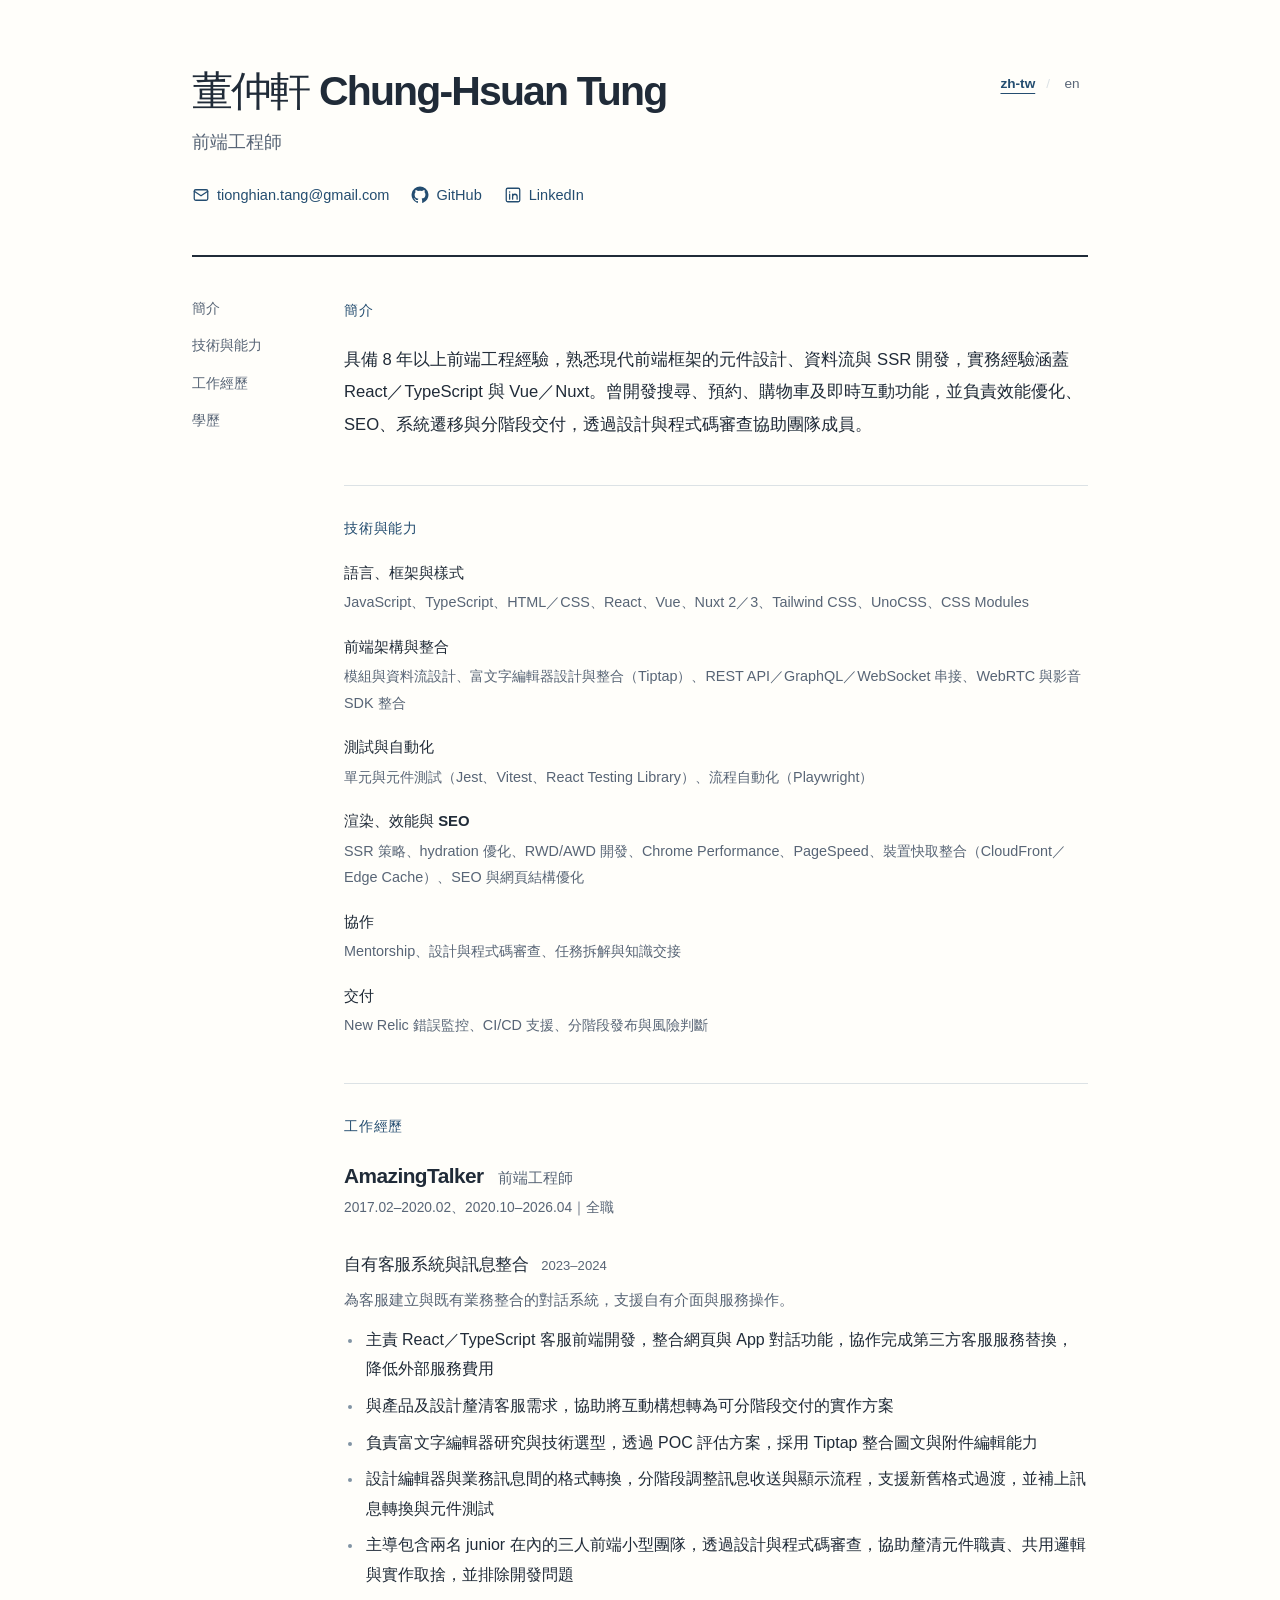
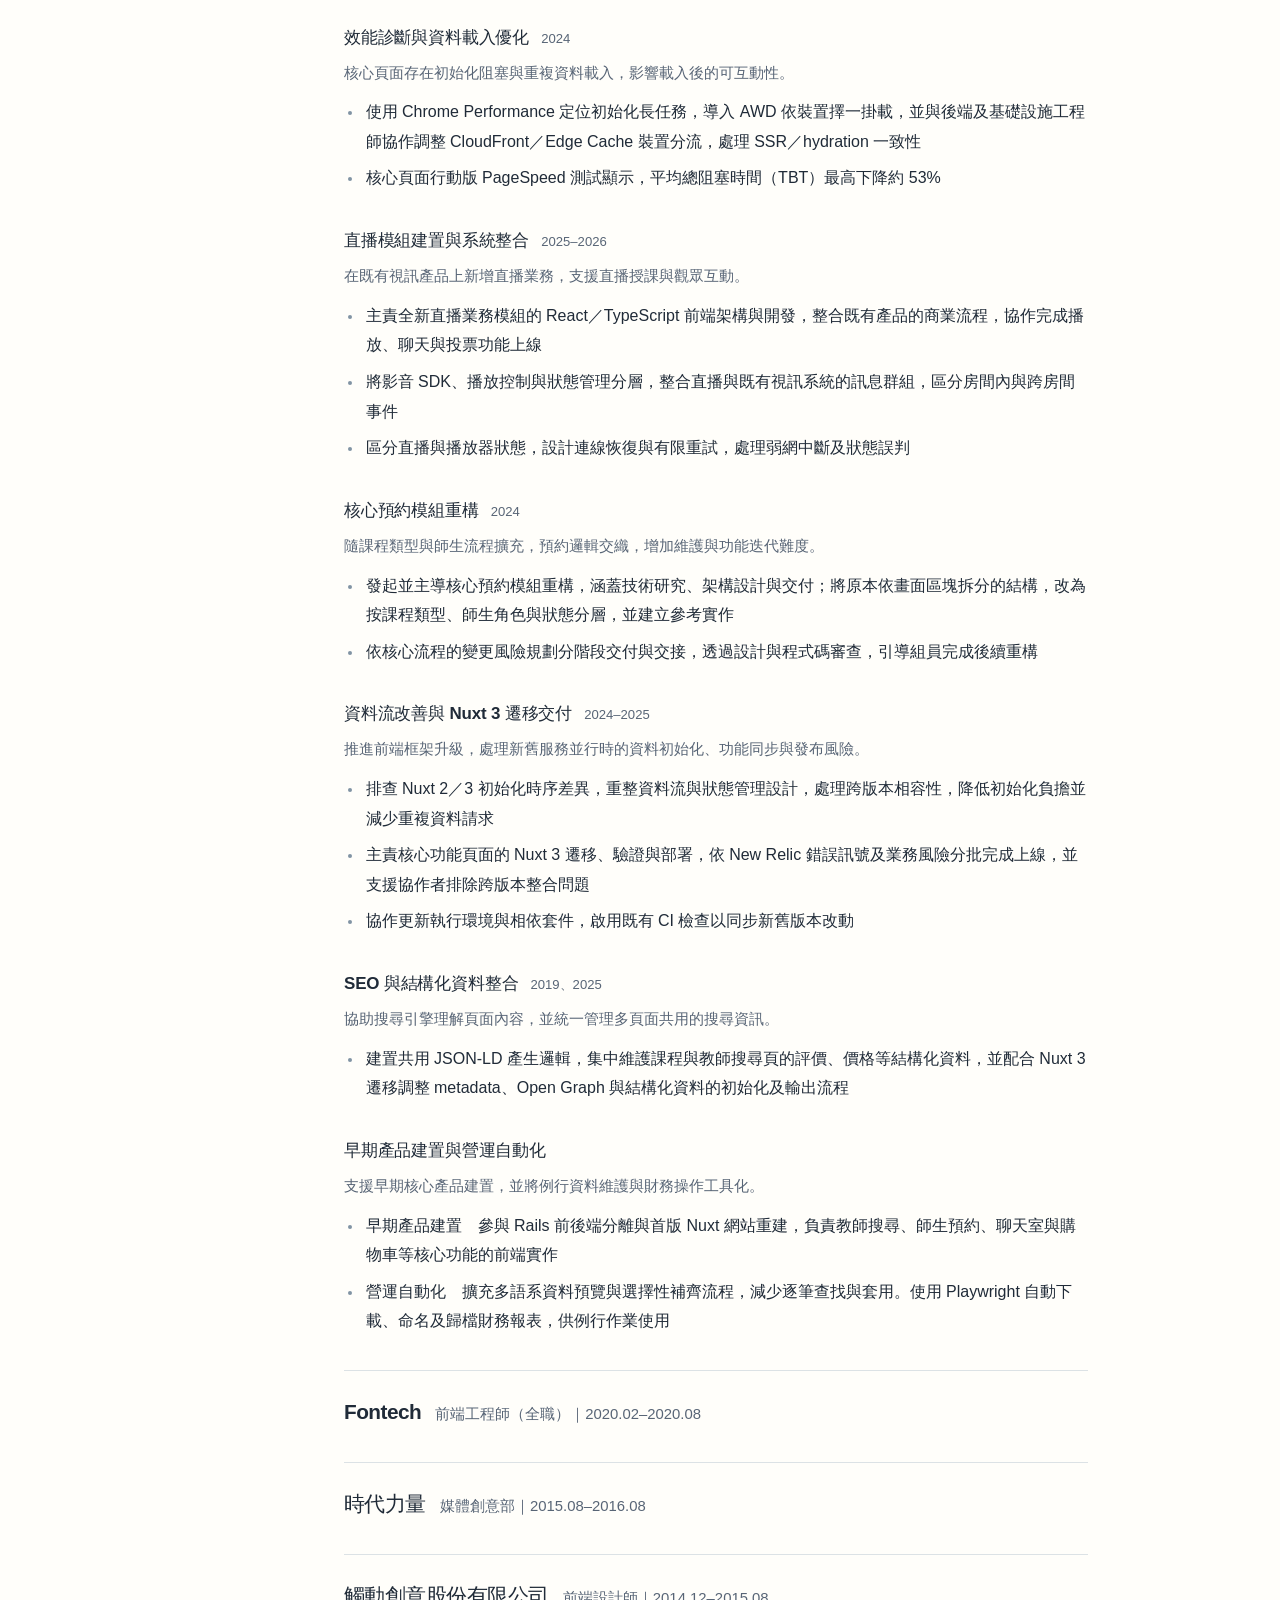
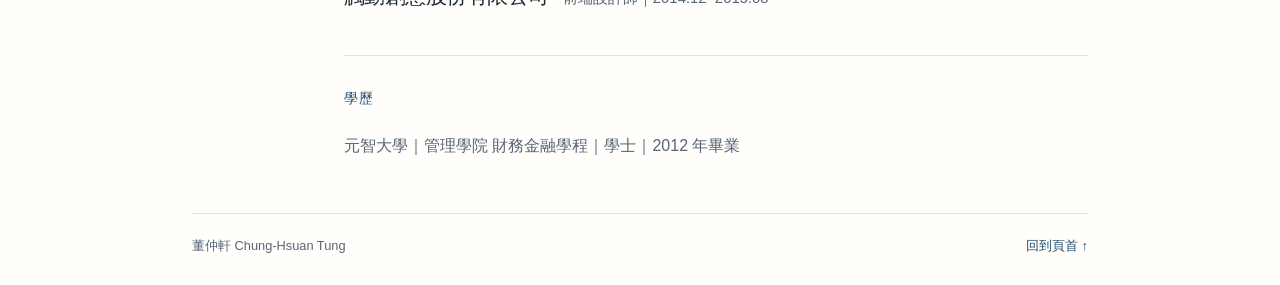
==== docs/index.html @ 6e371416 "Use Chinese name for New Power Party in Chinese CV" ====
<!doctype html>
<html lang="zh-TW">
<head>
  <meta charset="utf-8">
  <meta name="viewport" content="width=device-width, initial-scale=1">
  <title>董仲軒 Chung-Hsuan Tung — 前端工程師</title>
  <meta name="description" content="具備 8 年以上前端工程經驗，熟悉現代前端框架的元件設計、資料流與 SSR 開發，實務經驗涵蓋 React／TypeScript 與 Vue／Nuxt。曾開發搜尋、預約、購物車及即時互動功能，並負責效能優化、SEO、系統遷移與分階段交付，透過設計與程式碼審查協助團隊成員。">
  <meta name="color-scheme" content="light">
  <meta property="og:type" content="profile">
  <meta property="og:title" content="董仲軒 Chung-Hsuan Tung — 前端工程師">
  <meta property="og:description" content="具備 8 年以上前端工程經驗，熟悉現代前端框架的元件設計、資料流與 SSR 開發，實務經驗涵蓋 React／TypeScript 與 Vue／Nuxt。曾開發搜尋、預約、購物車及即時互動功能，並負責效能優化、SEO、系統遷移與分階段交付，透過設計與程式碼審查協助團隊成員。">
  <meta property="og:url" content="https://dongcx.github.io/cv/">
  <link rel="canonical" href="https://dongcx.github.io/cv/">
  <link rel="alternate" hreflang="zh-TW" href="https://dongcx.github.io/cv/">
  <link rel="alternate" hreflang="en" href="https://dongcx.github.io/cv/en/">
  <link rel="alternate" hreflang="x-default" href="https://dongcx.github.io/cv/">
  <link rel="icon" href="./assets/favicon.svg" type="image/svg+xml">
  <link rel="stylesheet" href="./assets/site.css">
</head>
<body id="top">
  <a class="skip-link" href="#main">跳至主要內容</a>
  <div class="page">
    <header class="masthead">
      <nav class="language-switch" aria-label="Language"><a href="./" lang="zh-TW" hreflang="zh-TW" aria-current="page">zh-tw</a><span aria-hidden="true" class="language-divider">/</span><a href="./en/" lang="en" hreflang="en">en</a></nav>
      <div class="identity"><h1>董仲軒 Chung-Hsuan Tung</h1><p class="role">前端工程師</p><div class="contacts"><a href="mailto:tionghian.tang@gmail.com"><svg viewBox="0 0 24 24" fill="none" stroke="currentColor" stroke-width="1.7" stroke-linecap="round" stroke-linejoin="round" aria-hidden="true" focusable="false"><rect x="3" y="5" width="18" height="14" rx="2"/><path d="m3 7 9 6 9-6"/></svg><span>tionghian.tang@gmail.com</span></a><a href="https://github.com/DongCX"><svg viewBox="0 0 24 24" fill="none" stroke="currentColor" stroke-width="1.7" stroke-linecap="round" stroke-linejoin="round" aria-hidden="true" focusable="false"><path fill="currentColor" stroke="none" d="M12 .75a11.25 11.25 0 0 0-3.56 21.92c.56.1.77-.24.77-.54v-2.1c-3.13.68-3.8-1.33-3.8-1.33-.51-1.3-1.25-1.65-1.25-1.65-1.02-.7.08-.68.08-.68 1.13.08 1.73 1.16 1.73 1.16 1 1.72 2.64 1.22 3.29.93.1-.73.39-1.22.72-1.5-2.5-.29-5.13-1.25-5.13-5.56 0-1.23.44-2.23 1.16-3.02-.12-.28-.5-1.43.11-2.98 0 0 .95-.3 3.1 1.15a10.8 10.8 0 0 1 5.64 0c2.15-1.46 3.1-1.15 3.1-1.15.61 1.55.23 2.7.11 2.98.72.79 1.16 1.79 1.16 3.02 0 4.32-2.64 5.27-5.15 5.55.4.35.76 1.04.76 2.1v3.08c0 .3.2.65.77.54A11.25 11.25 0 0 0 12 .75Z"/></svg><span>GitHub</span></a><a href="https://www.linkedin.com/in/%E4%BB%B2%E8%BB%92-%E8%91%A3-74904a131"><svg viewBox="0 0 24 24" fill="none" stroke="currentColor" stroke-width="1.7" stroke-linecap="round" stroke-linejoin="round" aria-hidden="true" focusable="false"><rect x="3" y="3" width="18" height="18" rx="2"/><circle cx="7.5" cy="8" r="1" fill="currentColor" stroke="none"/><path d="M7.5 11v6.5M11.5 11v6.5M11.5 14a3 3 0 0 1 6 0v3.5"/></svg><span>LinkedIn</span></a></div></div>
    </header>
    <div class="layout">
      <aside class="sidebar"><nav aria-label="段落導覽"><a href="#profile">簡介</a><a href="#skills">技術與能力</a><a href="#experience">工作經歷</a><a href="#education">學歷</a></nav></aside>
      <main id="main"><section id="profile" class="resume-section" aria-labelledby="profile-title"><h2 id="profile-title">簡介</h2><p>具備 8 年以上前端工程經驗，熟悉現代前端框架的元件設計、資料流與 SSR 開發，實務經驗涵蓋 React／TypeScript 與 Vue／Nuxt。曾開發搜尋、預約、購物車及即時互動功能，並負責效能優化、SEO、系統遷移與分階段交付，透過設計與程式碼審查協助團隊成員。</p></section><section id="skills" class="resume-section" aria-labelledby="skills-title"><h2 id="skills-title">技術與能力</h2><dl class="skills-grid"><div><dt>語言、框架與樣式</dt><dd>JavaScript、TypeScript、HTML／CSS、React、Vue、Nuxt 2／3、Tailwind CSS、UnoCSS、CSS Modules</dd></div>
<div><dt>前端架構與整合</dt><dd>模組與資料流設計、富文字編輯器設計與整合（Tiptap）、REST API／GraphQL／WebSocket 串接、WebRTC 與影音 SDK 整合</dd></div>
<div><dt>測試與自動化</dt><dd>單元與元件測試（Jest、Vitest、React Testing Library）、流程自動化（Playwright）</dd></div>
<div><dt>渲染、效能與 SEO</dt><dd>SSR 策略、hydration 優化、RWD/AWD 開發、Chrome Performance、PageSpeed、裝置快取整合（CloudFront／Edge Cache）、SEO 與網頁結構優化</dd></div>
<div><dt>協作</dt><dd>Mentorship、設計與程式碼審查、任務拆解與知識交接</dd></div>
<div><dt>交付</dt><dd>New Relic 錯誤監控、CI/CD 支援、分階段發布與風險判斷</dd></div></dl></section><section id="experience" class="resume-section" aria-labelledby="experience-title"><h2 id="experience-title">工作經歷</h2><article class="job"><header class="job-header"><h3>AmazingTalker</h3><p>前端工程師</p></header>
<p class="job-dates">2017.02–2020.02、2020.10–2026.04｜全職</p>
<section class="project" aria-labelledby="project-1"><h4 id="project-1">自有客服系統與訊息整合<span class="project-date">2023–2024</span></h4>
<p class="project-purpose">為客服建立與既有業務整合的對話系統，支援自有介面與服務操作。</p>
<ul>
<li>主責 React／TypeScript 客服前端開發，整合網頁與 App 對話功能，協作完成第三方客服服務替換，降低外部服務費用</li>
<li>與產品及設計釐清客服需求，協助將互動構想轉為可分階段交付的實作方案</li>
<li>負責富文字編輯器研究與技術選型，透過 POC 評估方案，採用 Tiptap 整合圖文與附件編輯能力</li>
<li>設計編輯器與業務訊息間的格式轉換，分階段調整訊息收送與顯示流程，支援新舊格式過渡，並補上訊息轉換與元件測試</li>
<li>主導包含兩名 junior 在內的三人前端小型團隊，透過設計與程式碼審查，協助釐清元件職責、共用邏輯與實作取捨，並排除開發問題</li>
</ul>
</section>
<section class="project" aria-labelledby="project-2"><h4 id="project-2">效能診斷與資料載入優化<span class="project-date">2024</span></h4>
<p class="project-purpose">核心頁面存在初始化阻塞與重複資料載入，影響載入後的可互動性。</p>
<ul>
<li>使用 Chrome Performance 定位初始化長任務，導入 AWD 依裝置擇一掛載，並與後端及基礎設施工程師協作調整 CloudFront／Edge Cache 裝置分流，處理 SSR／hydration 一致性</li>
<li>核心頁面行動版 PageSpeed 測試顯示，平均總阻塞時間（TBT）最高下降約 53%</li>
</ul>
</section>
<section class="project" aria-labelledby="project-3"><h4 id="project-3">直播模組建置與系統整合<span class="project-date">2025–2026</span></h4>
<p class="project-purpose">在既有視訊產品上新增直播業務，支援直播授課與觀眾互動。</p>
<ul>
<li>主責全新直播業務模組的 React／TypeScript 前端架構與開發，整合既有產品的商業流程，協作完成播放、聊天與投票功能上線</li>
<li>將影音 SDK、播放控制與狀態管理分層，整合直播與既有視訊系統的訊息群組，區分房間內與跨房間事件</li>
<li>區分直播與播放器狀態，設計連線恢復與有限重試，處理弱網中斷及狀態誤判</li>
</ul>
</section>
<section class="project" aria-labelledby="project-4"><h4 id="project-4">核心預約模組重構<span class="project-date">2024</span></h4>
<p class="project-purpose">隨課程類型與師生流程擴充，預約邏輯交織，增加維護與功能迭代難度。</p>
<ul>
<li>發起並主導核心預約模組重構，涵蓋技術研究、架構設計與交付；將原本依畫面區塊拆分的結構，改為按課程類型、師生角色與狀態分層，並建立參考實作</li>
<li>依核心流程的變更風險規劃分階段交付與交接，透過設計與程式碼審查，引導組員完成後續重構</li>
</ul>
</section>
<section class="project" aria-labelledby="project-5"><h4 id="project-5">資料流改善與 Nuxt 3 遷移交付<span class="project-date">2024–2025</span></h4>
<p class="project-purpose">推進前端框架升級，處理新舊服務並行時的資料初始化、功能同步與發布風險。</p>
<ul>
<li>排查 Nuxt 2／3 初始化時序差異，重整資料流與狀態管理設計，處理跨版本相容性，降低初始化負擔並減少重複資料請求</li>
<li>主責核心功能頁面的 Nuxt 3 遷移、驗證與部署，依 New Relic 錯誤訊號及業務風險分批完成上線，並支援協作者排除跨版本整合問題</li>
<li>協作更新執行環境與相依套件，啟用既有 CI 檢查以同步新舊版本改動</li>
</ul>
</section>
<section class="project" aria-labelledby="project-6"><h4 id="project-6">SEO 與結構化資料整合<span class="project-date">2019、2025</span></h4>
<p class="project-purpose">協助搜尋引擎理解頁面內容，並統一管理多頁面共用的搜尋資訊。</p>
<ul>
<li>建置共用 JSON-LD 產生邏輯，集中維護課程與教師搜尋頁的評價、價格等結構化資料，並配合 Nuxt 3 遷移調整 metadata、Open Graph 與結構化資料的初始化及輸出流程</li>
</ul>
</section>
<section class="project" aria-labelledby="project-7"><h4 id="project-7">早期產品建置與營運自動化</h4>
<p class="project-purpose">支援早期核心產品建置，並將例行資料維護與財務操作工具化。</p>
<ul>
<li><strong>早期產品建置</strong>　參與 Rails 前後端分離與首版 Nuxt 網站重建，負責教師搜尋、師生預約、聊天室與購物車等核心功能的前端實作</li>
<li><strong>營運自動化</strong>　擴充多語系資料預覽與選擇性補齊流程，減少逐筆查找與套用。使用 Playwright 自動下載、命名及歸檔財務報表，供例行作業使用</li>
</ul>
</section>
</article>
<article class="job"><header class="job-header"><h3>Fontech</h3><p>前端工程師（全職）｜2020.02–2020.08</p></header>
</article>
<article class="job"><header class="job-header"><h3>時代力量</h3><p>媒體創意部｜2015.08–2016.08</p></header>
</article>
<article class="job"><header class="job-header"><h3>觸動創意股份有限公司</h3><p>前端設計師｜2014.12–2015.08</p></header>
</article></section><section id="education" class="resume-section" aria-labelledby="education-title"><h2 id="education-title">學歷</h2><p>元智大學｜管理學院 財務金融學程｜學士｜2012 年畢業</p></section></main>
    </div>
    <footer><span>董仲軒 Chung-Hsuan Tung</span><a href="#top">回到頁首<span aria-hidden="true"> ↑</span></a></footer>
  </div>
</body>
</html>
---- docs/assets/site.css ----
:root {
  --paper: #fffefa;
  --ink: #202b38;
  --muted: #586576;
  --accent: #244d70;
  --line: #dce2e5;
  --wash: #edf2f5;
  font-family: -apple-system, BlinkMacSystemFont, "Segoe UI", "Noto Sans TC", "PingFang TC", "Microsoft JhengHei", sans-serif;
  color: var(--ink);
  background: var(--paper);
  font-synthesis: none;
  -webkit-text-size-adjust: 100%;
  text-rendering: optimizeLegibility;
}

* { box-sizing: border-box; }
html { scroll-behavior: smooth; scroll-padding-top: 2rem; }
body { margin: 0; font-size: 1rem; line-height: 1.8; }
a { color: var(--accent); text-decoration-thickness: 1px; text-underline-offset: .22em; }
a:hover { text-decoration: underline; }
a:focus-visible { outline: 2px solid var(--accent); outline-offset: 5px; border-radius: 2px; }
p, ul, dl { margin: 0; }
.page { max-width: 960px; margin: 0 auto; padding: 64px 32px 28px; }
.masthead { display: grid; grid-template-columns: minmax(0, 1fr) auto; align-items: start; gap: 24px 32px; padding-bottom: 40px; border-bottom: 2px solid var(--ink); }
.identity { grid-column: 1; grid-row: 1; }
h1 { margin: 0; font-size: clamp(1.85rem, 3.2vw, 2.65rem); line-height: 1.35; letter-spacing: -.045em; font-weight: 650; }
.role { font-size: 1.1rem; margin-top: 8px; color: var(--muted); }
.contacts { display: flex; flex-wrap: wrap; gap: 4px 22px; margin-top: 16px; font-size: .91rem; }
.contacts a { display: inline-flex; align-items: center; gap: 7px; min-height: 40px; text-decoration: none; }
.contacts svg { width: 18px; height: 18px; flex: none; }
.contacts a:hover { text-decoration: underline; }
.language-switch { grid-column: 2; grid-row: 1; justify-self: end; display: flex; align-items: center; gap: 6px; font-size: .85rem; white-space: nowrap; }
.language-switch a { display: inline-flex; align-items: center; justify-content: center; min-width: 32px; min-height: 40px; padding: 2px 5px; color: var(--muted); text-decoration: none; }
.language-switch a[aria-current] { color: var(--accent); font-weight: 700; text-decoration: underline; text-underline-offset: .4em; }
.language-switch a:hover { color: var(--accent); text-decoration: underline; }
.language-divider { color: var(--line); }
.layout { display: grid; grid-template-columns: 124px minmax(0, 1fr); column-gap: 28px; padding-top: 42px; }
.sidebar nav { position: sticky; top: 24px; display: flex; flex-direction: column; align-items: flex-start; gap: 17px; font-size: .85rem; line-height: 1.5; }
.sidebar a { color: var(--muted); text-decoration: none; max-width: 100%; }
.sidebar a:hover { color: var(--accent); text-decoration: underline; }
main { min-width: 0; }
.resume-section + .resume-section { margin-top: 44px; padding-top: 31px; border-top: 1px solid var(--line); }
h2 { margin: 0 0 20px; font-size: .86rem; font-weight: 700; letter-spacing: .06em; text-transform: uppercase; color: var(--accent); }
#profile p { font-size: 1.04rem; line-height: 1.95; }
.skills-grid { display: grid; grid-template-columns: 1fr; gap: 20px; }
.skills-grid dt { font-size: .93rem; font-weight: 650; line-height: 1.5; margin-bottom: 5px; }
.skills-grid dd { margin: 0; font-size: .9rem; line-height: 1.85; color: var(--muted); }
.job-header { display: flex; align-items: baseline; flex-wrap: wrap; gap: 3px 14px; }
.job-header h3 { font-size: 1.3rem; letter-spacing: -.025em; line-height: 1.5; margin: 0; font-weight: 650; }
.job-header p { color: var(--muted); font-size: .93rem; }
.job-dates { color: var(--muted); font-size: .86rem; margin-top: 5px; }
.project { margin-top: 30px; }
.project + .project { margin-top: 34px; }
h4 { margin: 0 0 8px; font-size: 1.06rem; font-weight: 650; letter-spacing: -.01em; line-height: 1.65; }
.project-date { display: inline-block; font-size: .82rem; font-weight: 400; letter-spacing: 0; white-space: nowrap; color: var(--muted); margin-left: 12px; }
.project-purpose { color: var(--muted); font-size: .93rem; line-height: 1.8; margin-bottom: 11px; }
.project ul { padding-left: 1.2em; }
.project li { padding-left: .15em; line-height: 1.85; }
.project li + li { margin-top: 7px; }
.project li::marker { color: #8194a3; font-size: .8em; }
strong { font-weight: 650; }
.job + .job { border-top: 1px solid var(--line); margin-top: 34px; padding-top: 25px; }
#education p { color: var(--muted); }
footer { display: flex; justify-content: space-between; gap: 20px; border-top: 1px solid var(--line); margin-top: 52px; padding-top: 20px; color: var(--muted); font-size: .8rem; }
footer a { text-decoration: none; }
.skip-link { position: absolute; top: -100px; left: 20px; padding: 8px 16px; background: var(--ink); color: white; z-index: 2; }
.skip-link:focus { top: 12px; }

@media (max-width: 900px) {
  html { scroll-padding-top: 96px; }
  .page { padding: 40px 32px 24px; }
  .layout { grid-template-columns: 1fr; padding-top: 0; }
  .sidebar { position: sticky; top: 0; z-index: 1; background: var(--paper); padding: 18px 0; margin-bottom: 32px; border-bottom: 1px solid var(--line); }
  .sidebar nav { position: static; flex-direction: row; flex-wrap: wrap; gap: 10px 24px; }
  .sidebar a { max-width: none; }
}

@media (max-width: 560px) {
  .page { padding: 24px 22px; }
  .masthead { grid-template-columns: 1fr; gap: 14px; padding-bottom: 26px; }
  .language-switch { grid-column: 1; grid-row: 1; }
  .identity { grid-row: 2; }
  h1 { font-size: 1.9rem; }
  .role { font-size: 1rem; }
  .contacts { gap: 3px 20px; margin-top: 12px; }
  .contacts a[href^="mailto:"] { flex-basis: 100%; }
  .sidebar { margin-bottom: 28px; }
  .sidebar nav { font-size: .78rem; gap: 12px 18px; }
  .skills-grid { grid-template-columns: 1fr; gap: 18px; }
  .resume-section + .resume-section { margin-top: 34px; padding-top: 26px; }
  h2 { margin-bottom: 17px; }
  .project + .project { margin-top: 29px; }
  .project li { line-height: 1.85; }
  .project-date { margin-left: 9px; }
  footer { margin-top: 36px; }
}

@media (prefers-reduced-motion: reduce) {
  html { scroll-behavior: auto; }
}

@media print {
  :root { background: white; color: black; }
  .page { max-width: none; padding: 0; }
  .language-switch, .sidebar, .skip-link, footer { display: none; }
  .layout { display: block; padding-top: 24px; }
  .masthead { padding-bottom: 20px; }
  body { font-size: 10pt; }
  h1 { font-size: 22pt; }
  h2, h3, h4, .project-purpose { break-after: avoid; }
  li { break-inside: avoid; }
  a { color: inherit; }
}
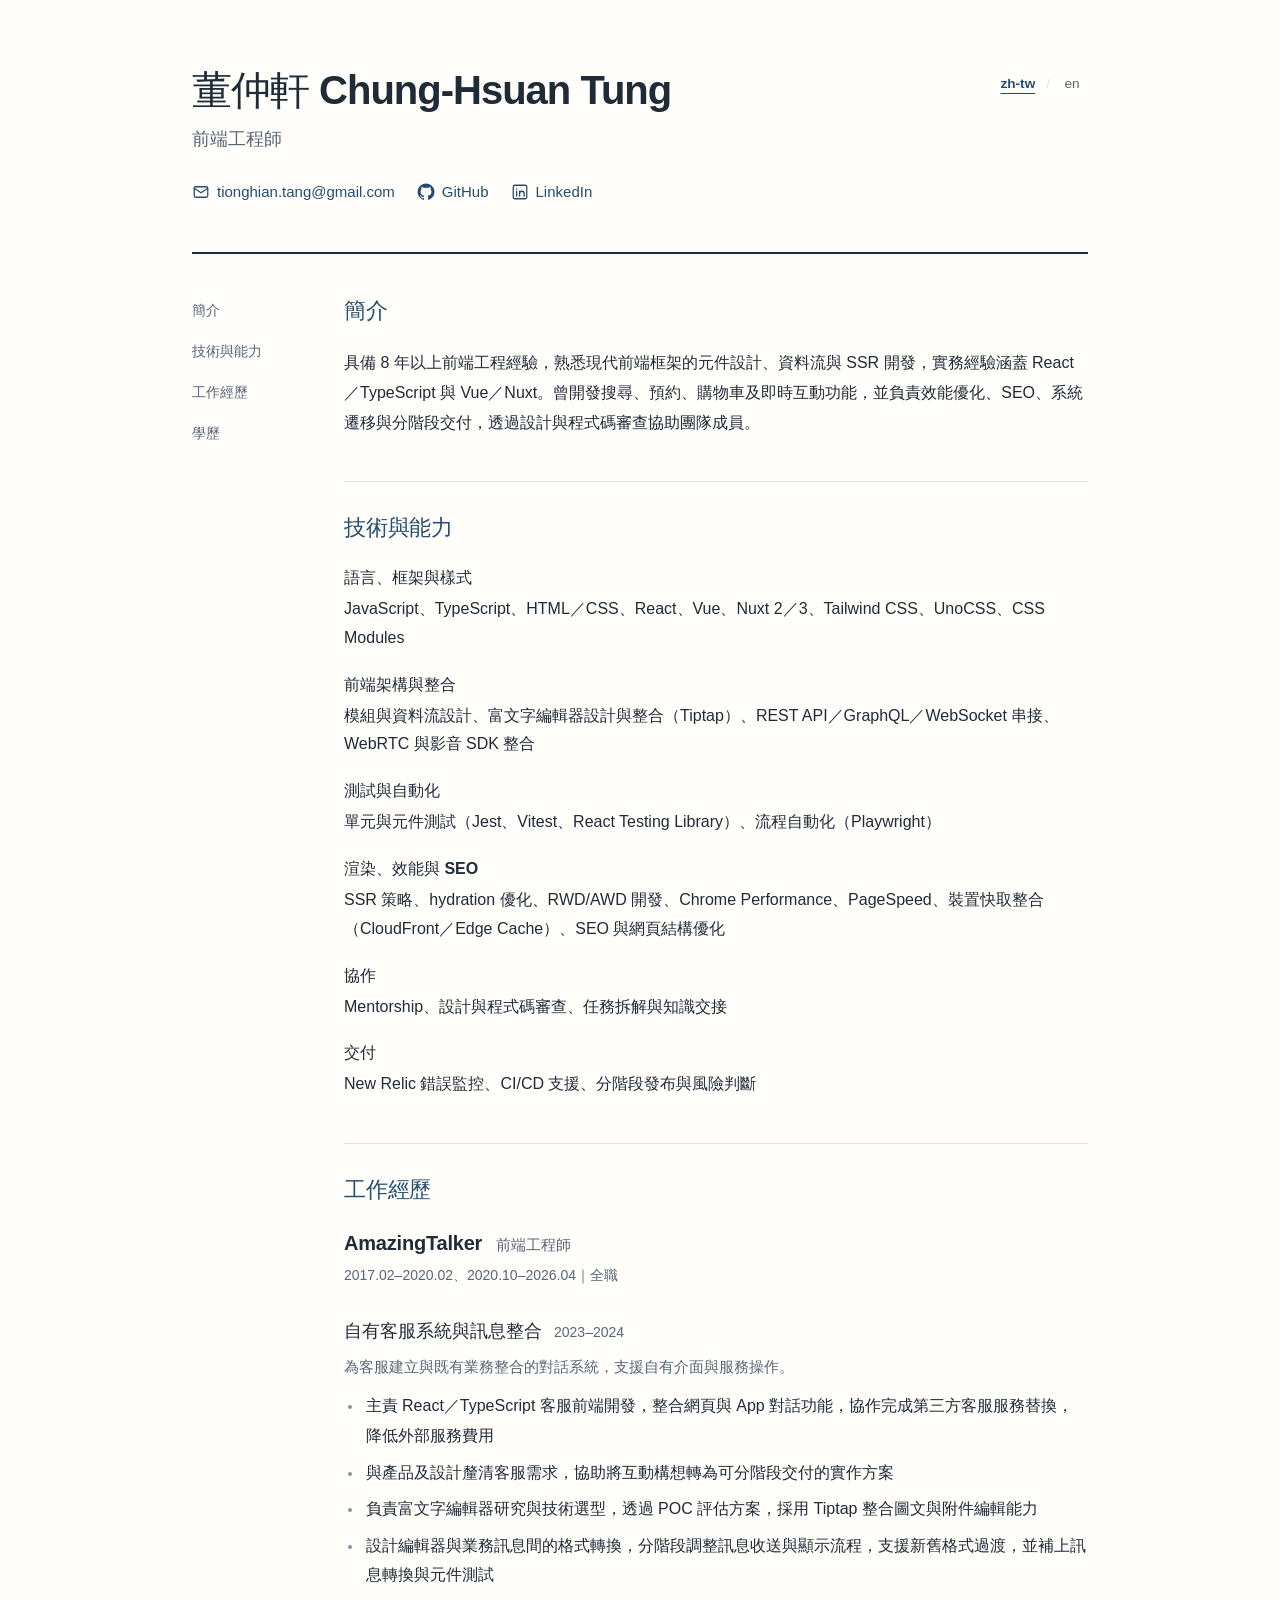
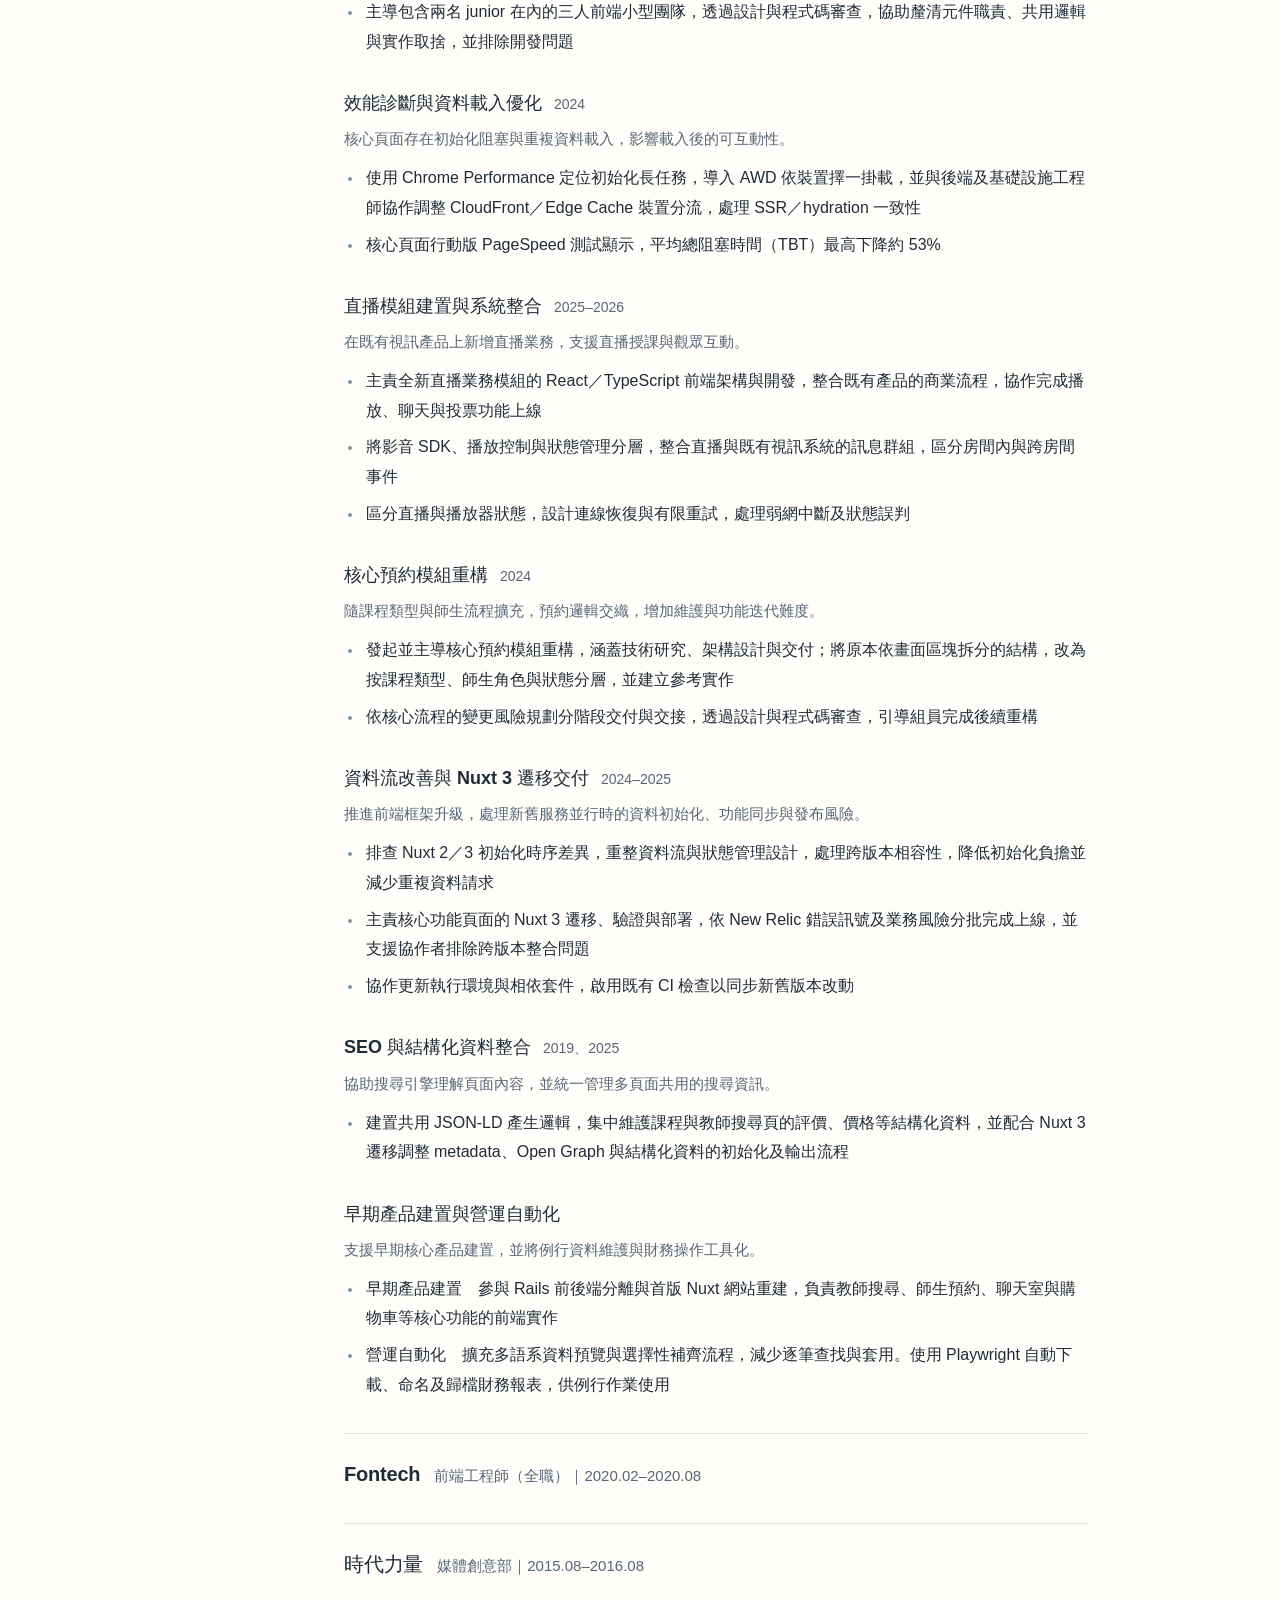
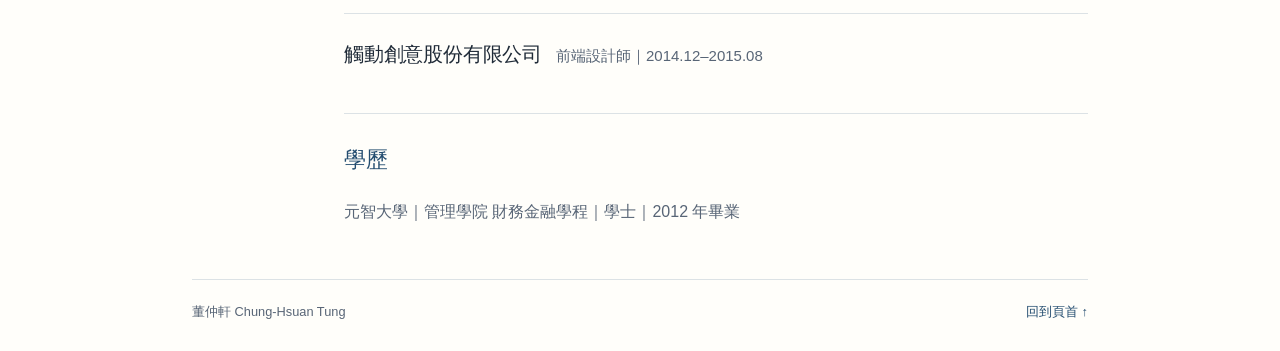
==== commit 1e6c9443: "Improve semantic HTML and resume typography" ====
--- a/docs/index.html
+++ b/docs/index.html
@@ -21,19 +21,19 @@
   <a class="skip-link" href="#main">跳至主要內容</a>
   <div class="page">
     <header class="masthead">
-      <nav class="language-switch" aria-label="Language"><a href="./" lang="zh-TW" hreflang="zh-TW" aria-current="page">zh-tw</a><span aria-hidden="true" class="language-divider">/</span><a href="./en/" lang="en" hreflang="en">en</a></nav>
-      <div class="identity"><h1>董仲軒 Chung-Hsuan Tung</h1><p class="role">前端工程師</p><div class="contacts"><a href="mailto:tionghian.tang@gmail.com"><svg viewBox="0 0 24 24" fill="none" stroke="currentColor" stroke-width="1.7" stroke-linecap="round" stroke-linejoin="round" aria-hidden="true" focusable="false"><rect x="3" y="5" width="18" height="14" rx="2"/><path d="m3 7 9 6 9-6"/></svg><span>tionghian.tang@gmail.com</span></a><a href="https://github.com/DongCX"><svg viewBox="0 0 24 24" fill="none" stroke="currentColor" stroke-width="1.7" stroke-linecap="round" stroke-linejoin="round" aria-hidden="true" focusable="false"><path fill="currentColor" stroke="none" d="M12 .75a11.25 11.25 0 0 0-3.56 21.92c.56.1.77-.24.77-.54v-2.1c-3.13.68-3.8-1.33-3.8-1.33-.51-1.3-1.25-1.65-1.25-1.65-1.02-.7.08-.68.08-.68 1.13.08 1.73 1.16 1.73 1.16 1 1.72 2.64 1.22 3.29.93.1-.73.39-1.22.72-1.5-2.5-.29-5.13-1.25-5.13-5.56 0-1.23.44-2.23 1.16-3.02-.12-.28-.5-1.43.11-2.98 0 0 .95-.3 3.1 1.15a10.8 10.8 0 0 1 5.64 0c2.15-1.46 3.1-1.15 3.1-1.15.61 1.55.23 2.7.11 2.98.72.79 1.16 1.79 1.16 3.02 0 4.32-2.64 5.27-5.15 5.55.4.35.76 1.04.76 2.1v3.08c0 .3.2.65.77.54A11.25 11.25 0 0 0 12 .75Z"/></svg><span>GitHub</span></a><a href="https://www.linkedin.com/in/%E4%BB%B2%E8%BB%92-%E8%91%A3-74904a131"><svg viewBox="0 0 24 24" fill="none" stroke="currentColor" stroke-width="1.7" stroke-linecap="round" stroke-linejoin="round" aria-hidden="true" focusable="false"><rect x="3" y="3" width="18" height="18" rx="2"/><circle cx="7.5" cy="8" r="1" fill="currentColor" stroke="none"/><path d="M7.5 11v6.5M11.5 11v6.5M11.5 14a3 3 0 0 1 6 0v3.5"/></svg><span>LinkedIn</span></a></div></div>
+      <nav class="language-switch" aria-label="語言切換"><a href="./" lang="zh-TW" hreflang="zh-TW" aria-current="page">zh-tw</a><span aria-hidden="true" class="language-divider">/</span><a href="./en/" lang="en" hreflang="en">en</a></nav>
+      <div class="identity"><h1 id="resume-name">董仲軒 Chung-Hsuan Tung</h1><p class="role">前端工程師</p><address class="contacts" aria-labelledby="resume-name"><a href="mailto:tionghian.tang@gmail.com"><svg viewBox="0 0 24 24" fill="none" stroke="currentColor" stroke-width="1.7" stroke-linecap="round" stroke-linejoin="round" aria-hidden="true" focusable="false"><rect x="3" y="5" width="18" height="14" rx="2"/><path d="m3 7 9 6 9-6"/></svg><span>tionghian.tang@gmail.com</span></a><a href="https://github.com/DongCX"><svg viewBox="0 0 24 24" fill="none" stroke="currentColor" stroke-width="1.7" stroke-linecap="round" stroke-linejoin="round" aria-hidden="true" focusable="false"><path fill="currentColor" stroke="none" d="M12 .75a11.25 11.25 0 0 0-3.56 21.92c.56.1.77-.24.77-.54v-2.1c-3.13.68-3.8-1.33-3.8-1.33-.51-1.3-1.25-1.65-1.25-1.65-1.02-.7.08-.68.08-.68 1.13.08 1.73 1.16 1.73 1.16 1 1.72 2.64 1.22 3.29.93.1-.73.39-1.22.72-1.5-2.5-.29-5.13-1.25-5.13-5.56 0-1.23.44-2.23 1.16-3.02-.12-.28-.5-1.43.11-2.98 0 0 .95-.3 3.1 1.15a10.8 10.8 0 0 1 5.64 0c2.15-1.46 3.1-1.15 3.1-1.15.61 1.55.23 2.7.11 2.98.72.79 1.16 1.79 1.16 3.02 0 4.32-2.64 5.27-5.15 5.55.4.35.76 1.04.76 2.1v3.08c0 .3.2.65.77.54A11.25 11.25 0 0 0 12 .75Z"/></svg><span>GitHub</span></a><a href="https://www.linkedin.com/in/%E4%BB%B2%E8%BB%92-%E8%91%A3-74904a131"><svg viewBox="0 0 24 24" fill="none" stroke="currentColor" stroke-width="1.7" stroke-linecap="round" stroke-linejoin="round" aria-hidden="true" focusable="false"><rect x="3" y="3" width="18" height="18" rx="2"/><circle cx="7.5" cy="8" r="1" fill="currentColor" stroke="none"/><path d="M7.5 11v6.5M11.5 11v6.5M11.5 14a3 3 0 0 1 6 0v3.5"/></svg><span>LinkedIn</span></a></address></div>
     </header>
     <div class="layout">
-      <aside class="sidebar"><nav aria-label="段落導覽"><a href="#profile">簡介</a><a href="#skills">技術與能力</a><a href="#experience">工作經歷</a><a href="#education">學歷</a></nav></aside>
-      <main id="main"><section id="profile" class="resume-section" aria-labelledby="profile-title"><h2 id="profile-title">簡介</h2><p>具備 8 年以上前端工程經驗，熟悉現代前端框架的元件設計、資料流與 SSR 開發，實務經驗涵蓋 React／TypeScript 與 Vue／Nuxt。曾開發搜尋、預約、購物車及即時互動功能，並負責效能優化、SEO、系統遷移與分階段交付，透過設計與程式碼審查協助團隊成員。</p></section><section id="skills" class="resume-section" aria-labelledby="skills-title"><h2 id="skills-title">技術與能力</h2><dl class="skills-grid"><div><dt>語言、框架與樣式</dt><dd>JavaScript、TypeScript、HTML／CSS、React、Vue、Nuxt 2／3、Tailwind CSS、UnoCSS、CSS Modules</dd></div>
+      <div class="sidebar"><nav aria-label="段落導覽"><ul><li><a href="#profile">簡介</a></li><li><a href="#skills">技術與能力</a></li><li><a href="#experience">工作經歷</a></li><li><a href="#education">學歷</a></li></ul></nav></div>
+      <main id="main" tabindex="-1"><section id="profile" class="resume-section" aria-labelledby="profile-title"><h2 id="profile-title">簡介</h2><p>具備 8 年以上前端工程經驗，熟悉現代前端框架的元件設計、資料流與 SSR 開發，實務經驗涵蓋 React／TypeScript 與 Vue／Nuxt。曾開發搜尋、預約、購物車及即時互動功能，並負責效能優化、SEO、系統遷移與分階段交付，透過設計與程式碼審查協助團隊成員。</p></section><section id="skills" class="resume-section" aria-labelledby="skills-title"><h2 id="skills-title">技術與能力</h2><dl class="skills-grid"><div><dt>語言、框架與樣式</dt><dd>JavaScript、TypeScript、HTML／CSS、React、Vue、Nuxt 2／3、Tailwind CSS、UnoCSS、CSS Modules</dd></div>
 <div><dt>前端架構與整合</dt><dd>模組與資料流設計、富文字編輯器設計與整合（Tiptap）、REST API／GraphQL／WebSocket 串接、WebRTC 與影音 SDK 整合</dd></div>
 <div><dt>測試與自動化</dt><dd>單元與元件測試（Jest、Vitest、React Testing Library）、流程自動化（Playwright）</dd></div>
 <div><dt>渲染、效能與 SEO</dt><dd>SSR 策略、hydration 優化、RWD/AWD 開發、Chrome Performance、PageSpeed、裝置快取整合（CloudFront／Edge Cache）、SEO 與網頁結構優化</dd></div>
 <div><dt>協作</dt><dd>Mentorship、設計與程式碼審查、任務拆解與知識交接</dd></div>
-<div><dt>交付</dt><dd>New Relic 錯誤監控、CI/CD 支援、分階段發布與風險判斷</dd></div></dl></section><section id="experience" class="resume-section" aria-labelledby="experience-title"><h2 id="experience-title">工作經歷</h2><article class="job"><header class="job-header"><h3>AmazingTalker</h3><p>前端工程師</p></header>
-<p class="job-dates">2017.02–2020.02、2020.10–2026.04｜全職</p>
-<section class="project" aria-labelledby="project-1"><h4 id="project-1">自有客服系統與訊息整合<span class="project-date">2023–2024</span></h4>
+<div><dt>交付</dt><dd>New Relic 錯誤監控、CI/CD 支援、分階段發布與風險判斷</dd></div></dl></section><section id="experience" class="resume-section" aria-labelledby="experience-title"><h2 id="experience-title">工作經歷</h2><article class="job" aria-labelledby="job-1"><header class="job-header"><h3 id="job-1">AmazingTalker</h3><p>前端工程師</p></header>
+<p class="job-dates"><time datetime="2017-02">2017.02</time>–<time datetime="2020-02">2020.02</time>、<time datetime="2020-10">2020.10</time>–<time datetime="2026-04">2026.04</time>｜全職</p>
+<section class="project" aria-labelledby="project-1"><header class="project-heading"><h4 id="project-1">自有客服系統與訊息整合</h4><p class="project-date"><time datetime="2023">2023</time>–<time datetime="2024">2024</time></p></header>
 <p class="project-purpose">為客服建立與既有業務整合的對話系統，支援自有介面與服務操作。</p>
 <ul>
 <li>主責 React／TypeScript 客服前端開發，整合網頁與 App 對話功能，協作完成第三方客服服務替換，降低外部服務費用</li>
@@ -43,14 +43,14 @@
 <li>主導包含兩名 junior 在內的三人前端小型團隊，透過設計與程式碼審查，協助釐清元件職責、共用邏輯與實作取捨，並排除開發問題</li>
 </ul>
 </section>
-<section class="project" aria-labelledby="project-2"><h4 id="project-2">效能診斷與資料載入優化<span class="project-date">2024</span></h4>
+<section class="project" aria-labelledby="project-2"><header class="project-heading"><h4 id="project-2">效能診斷與資料載入優化</h4><p class="project-date"><time datetime="2024">2024</time></p></header>
 <p class="project-purpose">核心頁面存在初始化阻塞與重複資料載入，影響載入後的可互動性。</p>
 <ul>
 <li>使用 Chrome Performance 定位初始化長任務，導入 AWD 依裝置擇一掛載，並與後端及基礎設施工程師協作調整 CloudFront／Edge Cache 裝置分流，處理 SSR／hydration 一致性</li>
 <li>核心頁面行動版 PageSpeed 測試顯示，平均總阻塞時間（TBT）最高下降約 53%</li>
 </ul>
 </section>
-<section class="project" aria-labelledby="project-3"><h4 id="project-3">直播模組建置與系統整合<span class="project-date">2025–2026</span></h4>
+<section class="project" aria-labelledby="project-3"><header class="project-heading"><h4 id="project-3">直播模組建置與系統整合</h4><p class="project-date"><time datetime="2025">2025</time>–<time datetime="2026">2026</time></p></header>
 <p class="project-purpose">在既有視訊產品上新增直播業務，支援直播授課與觀眾互動。</p>
 <ul>
 <li>主責全新直播業務模組的 React／TypeScript 前端架構與開發，整合既有產品的商業流程，協作完成播放、聊天與投票功能上線</li>
@@ -58,14 +58,14 @@
 <li>區分直播與播放器狀態，設計連線恢復與有限重試，處理弱網中斷及狀態誤判</li>
 </ul>
 </section>
-<section class="project" aria-labelledby="project-4"><h4 id="project-4">核心預約模組重構<span class="project-date">2024</span></h4>
+<section class="project" aria-labelledby="project-4"><header class="project-heading"><h4 id="project-4">核心預約模組重構</h4><p class="project-date"><time datetime="2024">2024</time></p></header>
 <p class="project-purpose">隨課程類型與師生流程擴充，預約邏輯交織，增加維護與功能迭代難度。</p>
 <ul>
 <li>發起並主導核心預約模組重構，涵蓋技術研究、架構設計與交付；將原本依畫面區塊拆分的結構，改為按課程類型、師生角色與狀態分層，並建立參考實作</li>
 <li>依核心流程的變更風險規劃分階段交付與交接，透過設計與程式碼審查，引導組員完成後續重構</li>
 </ul>
 </section>
-<section class="project" aria-labelledby="project-5"><h4 id="project-5">資料流改善與 Nuxt 3 遷移交付<span class="project-date">2024–2025</span></h4>
+<section class="project" aria-labelledby="project-5"><header class="project-heading"><h4 id="project-5">資料流改善與 Nuxt 3 遷移交付</h4><p class="project-date"><time datetime="2024">2024</time>–<time datetime="2025">2025</time></p></header>
 <p class="project-purpose">推進前端框架升級，處理新舊服務並行時的資料初始化、功能同步與發布風險。</p>
 <ul>
 <li>排查 Nuxt 2／3 初始化時序差異，重整資料流與狀態管理設計，處理跨版本相容性，降低初始化負擔並減少重複資料請求</li>
@@ -73,13 +73,13 @@
 <li>協作更新執行環境與相依套件，啟用既有 CI 檢查以同步新舊版本改動</li>
 </ul>
 </section>
-<section class="project" aria-labelledby="project-6"><h4 id="project-6">SEO 與結構化資料整合<span class="project-date">2019、2025</span></h4>
+<section class="project" aria-labelledby="project-6"><header class="project-heading"><h4 id="project-6">SEO 與結構化資料整合</h4><p class="project-date"><time datetime="2019">2019</time>、<time datetime="2025">2025</time></p></header>
 <p class="project-purpose">協助搜尋引擎理解頁面內容，並統一管理多頁面共用的搜尋資訊。</p>
 <ul>
 <li>建置共用 JSON-LD 產生邏輯，集中維護課程與教師搜尋頁的評價、價格等結構化資料，並配合 Nuxt 3 遷移調整 metadata、Open Graph 與結構化資料的初始化及輸出流程</li>
 </ul>
 </section>
-<section class="project" aria-labelledby="project-7"><h4 id="project-7">早期產品建置與營運自動化</h4>
+<section class="project" aria-labelledby="project-7"><header class="project-heading"><h4 id="project-7">早期產品建置與營運自動化</h4></header>
 <p class="project-purpose">支援早期核心產品建置，並將例行資料維護與財務操作工具化。</p>
 <ul>
 <li><strong>早期產品建置</strong>　參與 Rails 前後端分離與首版 Nuxt 網站重建，負責教師搜尋、師生預約、聊天室與購物車等核心功能的前端實作</li>
@@ -87,12 +87,12 @@
 </ul>
 </section>
 </article>
-<article class="job"><header class="job-header"><h3>Fontech</h3><p>前端工程師（全職）｜2020.02–2020.08</p></header>
+<article class="job" aria-labelledby="job-2"><header class="job-header"><h3 id="job-2">Fontech</h3><p>前端工程師（全職）｜<time datetime="2020-02">2020.02</time>–<time datetime="2020-08">2020.08</time></p></header>
 </article>
-<article class="job"><header class="job-header"><h3>時代力量</h3><p>媒體創意部｜2015.08–2016.08</p></header>
+<article class="job" aria-labelledby="job-3"><header class="job-header"><h3 id="job-3">時代力量</h3><p>媒體創意部｜<time datetime="2015-08">2015.08</time>–<time datetime="2016-08">2016.08</time></p></header>
 </article>
-<article class="job"><header class="job-header"><h3>觸動創意股份有限公司</h3><p>前端設計師｜2014.12–2015.08</p></header>
-</article></section><section id="education" class="resume-section" aria-labelledby="education-title"><h2 id="education-title">學歷</h2><p>元智大學｜管理學院 財務金融學程｜學士｜2012 年畢業</p></section></main>
+<article class="job" aria-labelledby="job-4"><header class="job-header"><h3 id="job-4">觸動創意股份有限公司</h3><p>前端設計師｜<time datetime="2014-12">2014.12</time>–<time datetime="2015-08">2015.08</time></p></header>
+</article></section><section id="education" class="resume-section" aria-labelledby="education-title"><h2 id="education-title">學歷</h2><p>元智大學｜管理學院 財務金融學程｜學士｜<time datetime="2012">2012</time> 年畢業</p></section></main>
     </div>
     <footer><span>董仲軒 Chung-Hsuan Tung</span><a href="#top">回到頁首<span aria-hidden="true"> ↑</span></a></footer>
   </div>
--- a/docs/assets/site.css
+++ b/docs/assets/site.css
@@ -23,9 +23,9 @@
 .page { max-width: 960px; margin: 0 auto; padding: 64px 32px 28px; }
 .masthead { display: grid; grid-template-columns: minmax(0, 1fr) auto; align-items: start; gap: 24px 32px; padding-bottom: 40px; border-bottom: 2px solid var(--ink); }
 .identity { grid-column: 1; grid-row: 1; }
-h1 { margin: 0; font-size: clamp(1.85rem, 3.2vw, 2.65rem); line-height: 1.35; letter-spacing: -.045em; font-weight: 650; }
+h1 { margin: 0; font-size: clamp(2rem, 3.2vw, 2.5rem); line-height: 1.3; letter-spacing: -.025em; font-weight: 700; }
 .role { font-size: 1.1rem; margin-top: 8px; color: var(--muted); }
-.contacts { display: flex; flex-wrap: wrap; gap: 4px 22px; margin-top: 16px; font-size: .91rem; }
+.contacts { display: flex; flex-wrap: wrap; gap: 4px 22px; margin-top: 16px; font-size: .9375rem; font-style: normal; }
 .contacts a { display: inline-flex; align-items: center; gap: 7px; min-height: 40px; text-decoration: none; }
 .contacts svg { width: 18px; height: 18px; flex: none; }
 .contacts a:hover { text-decoration: underline; }
@@ -35,25 +35,29 @@
 .language-switch a:hover { color: var(--accent); text-decoration: underline; }
 .language-divider { color: var(--line); }
 .layout { display: grid; grid-template-columns: 124px minmax(0, 1fr); column-gap: 28px; padding-top: 42px; }
-.sidebar nav { position: sticky; top: 24px; display: flex; flex-direction: column; align-items: flex-start; gap: 17px; font-size: .85rem; line-height: 1.5; }
+.sidebar nav { position: sticky; top: 24px; font-size: .875rem; line-height: 1.5; }
+.sidebar ul { display: flex; flex-direction: column; align-items: flex-start; gap: 12px; list-style: none; padding: 0; }
+.sidebar a { display: block; padding: 4px 0; }
 .sidebar a { color: var(--muted); text-decoration: none; max-width: 100%; }
 .sidebar a:hover { color: var(--accent); text-decoration: underline; }
 main { min-width: 0; }
 .resume-section + .resume-section { margin-top: 44px; padding-top: 31px; border-top: 1px solid var(--line); }
-h2 { margin: 0 0 20px; font-size: .86rem; font-weight: 700; letter-spacing: .06em; text-transform: uppercase; color: var(--accent); }
-#profile p { font-size: 1.04rem; line-height: 1.95; }
+h2 { margin: 0 0 22px; font-size: 1.375rem; line-height: 1.4; font-weight: 700; letter-spacing: -.01em; color: var(--accent); }
+#profile p { font-size: 1rem; line-height: 1.85; }
 .skills-grid { display: grid; grid-template-columns: 1fr; gap: 20px; }
-.skills-grid dt { font-size: .93rem; font-weight: 650; line-height: 1.5; margin-bottom: 5px; }
-.skills-grid dd { margin: 0; font-size: .9rem; line-height: 1.85; color: var(--muted); }
+.skills-grid dt { font-size: 1rem; font-weight: 600; line-height: 1.5; margin-bottom: 5px; }
+.skills-grid dd { margin: 0; font-size: 1rem; line-height: 1.8; color: var(--ink); }
 .job-header { display: flex; align-items: baseline; flex-wrap: wrap; gap: 3px 14px; }
-.job-header h3 { font-size: 1.3rem; letter-spacing: -.025em; line-height: 1.5; margin: 0; font-weight: 650; }
-.job-header p { color: var(--muted); font-size: .93rem; }
-.job-dates { color: var(--muted); font-size: .86rem; margin-top: 5px; }
+.job-header h3 { font-size: 1.25rem; letter-spacing: -.01em; line-height: 1.5; margin: 0; font-weight: 650; }
+.job-header p { color: var(--muted); font-size: .9375rem; }
+.job-dates { color: var(--muted); font-size: .875rem; margin-top: 5px; }
+time { font-variant-numeric: tabular-nums; }
 .project { margin-top: 30px; }
 .project + .project { margin-top: 34px; }
-h4 { margin: 0 0 8px; font-size: 1.06rem; font-weight: 650; letter-spacing: -.01em; line-height: 1.65; }
-.project-date { display: inline-block; font-size: .82rem; font-weight: 400; letter-spacing: 0; white-space: nowrap; color: var(--muted); margin-left: 12px; }
-.project-purpose { color: var(--muted); font-size: .93rem; line-height: 1.8; margin-bottom: 11px; }
+.project-heading { display: flex; flex-wrap: wrap; align-items: baseline; gap: 2px 12px; margin-bottom: 8px; }
+h4 { margin: 0; font-size: 1.125rem; font-weight: 600; letter-spacing: 0; line-height: 1.5; }
+.project-date { font-size: .875rem; font-weight: 400; white-space: nowrap; color: var(--muted); }
+.project-purpose { color: var(--muted); font-size: .9375rem; line-height: 1.8; margin-bottom: 11px; }
 .project ul { padding-left: 1.2em; }
 .project li { padding-left: .15em; line-height: 1.85; }
 .project li + li { margin-top: 7px; }
@@ -71,7 +75,8 @@
   .page { padding: 40px 32px 24px; }
   .layout { grid-template-columns: 1fr; padding-top: 0; }
   .sidebar { position: sticky; top: 0; z-index: 1; background: var(--paper); padding: 18px 0; margin-bottom: 32px; border-bottom: 1px solid var(--line); }
-  .sidebar nav { position: static; flex-direction: row; flex-wrap: wrap; gap: 10px 24px; }
+  .sidebar nav { position: static; }
+  .sidebar ul { flex-direction: row; flex-wrap: wrap; gap: 6px 24px; }
   .sidebar a { max-width: none; }
 }
 
@@ -80,18 +85,18 @@
   .masthead { grid-template-columns: 1fr; gap: 14px; padding-bottom: 26px; }
   .language-switch { grid-column: 1; grid-row: 1; }
   .identity { grid-row: 2; }
-  h1 { font-size: 1.9rem; }
+  h1 { font-size: 2rem; }
   .role { font-size: 1rem; }
   .contacts { gap: 3px 20px; margin-top: 12px; }
   .contacts a[href^="mailto:"] { flex-basis: 100%; }
   .sidebar { margin-bottom: 28px; }
-  .sidebar nav { font-size: .78rem; gap: 12px 18px; }
+  .sidebar nav { font-size: .875rem; }
+  .sidebar ul { gap: 4px 18px; }
   .skills-grid { grid-template-columns: 1fr; gap: 18px; }
   .resume-section + .resume-section { margin-top: 34px; padding-top: 26px; }
   h2 { margin-bottom: 17px; }
   .project + .project { margin-top: 29px; }
   .project li { line-height: 1.85; }
-  .project-date { margin-left: 9px; }
   footer { margin-top: 36px; }
 }
 
@@ -107,7 +112,7 @@
   .masthead { padding-bottom: 20px; }
   body { font-size: 10pt; }
   h1 { font-size: 22pt; }
-  h2, h3, h4, .project-purpose { break-after: avoid; }
+  h2, h3, .project-heading, .project-purpose { break-after: avoid; }
   li { break-inside: avoid; }
   a { color: inherit; }
 }
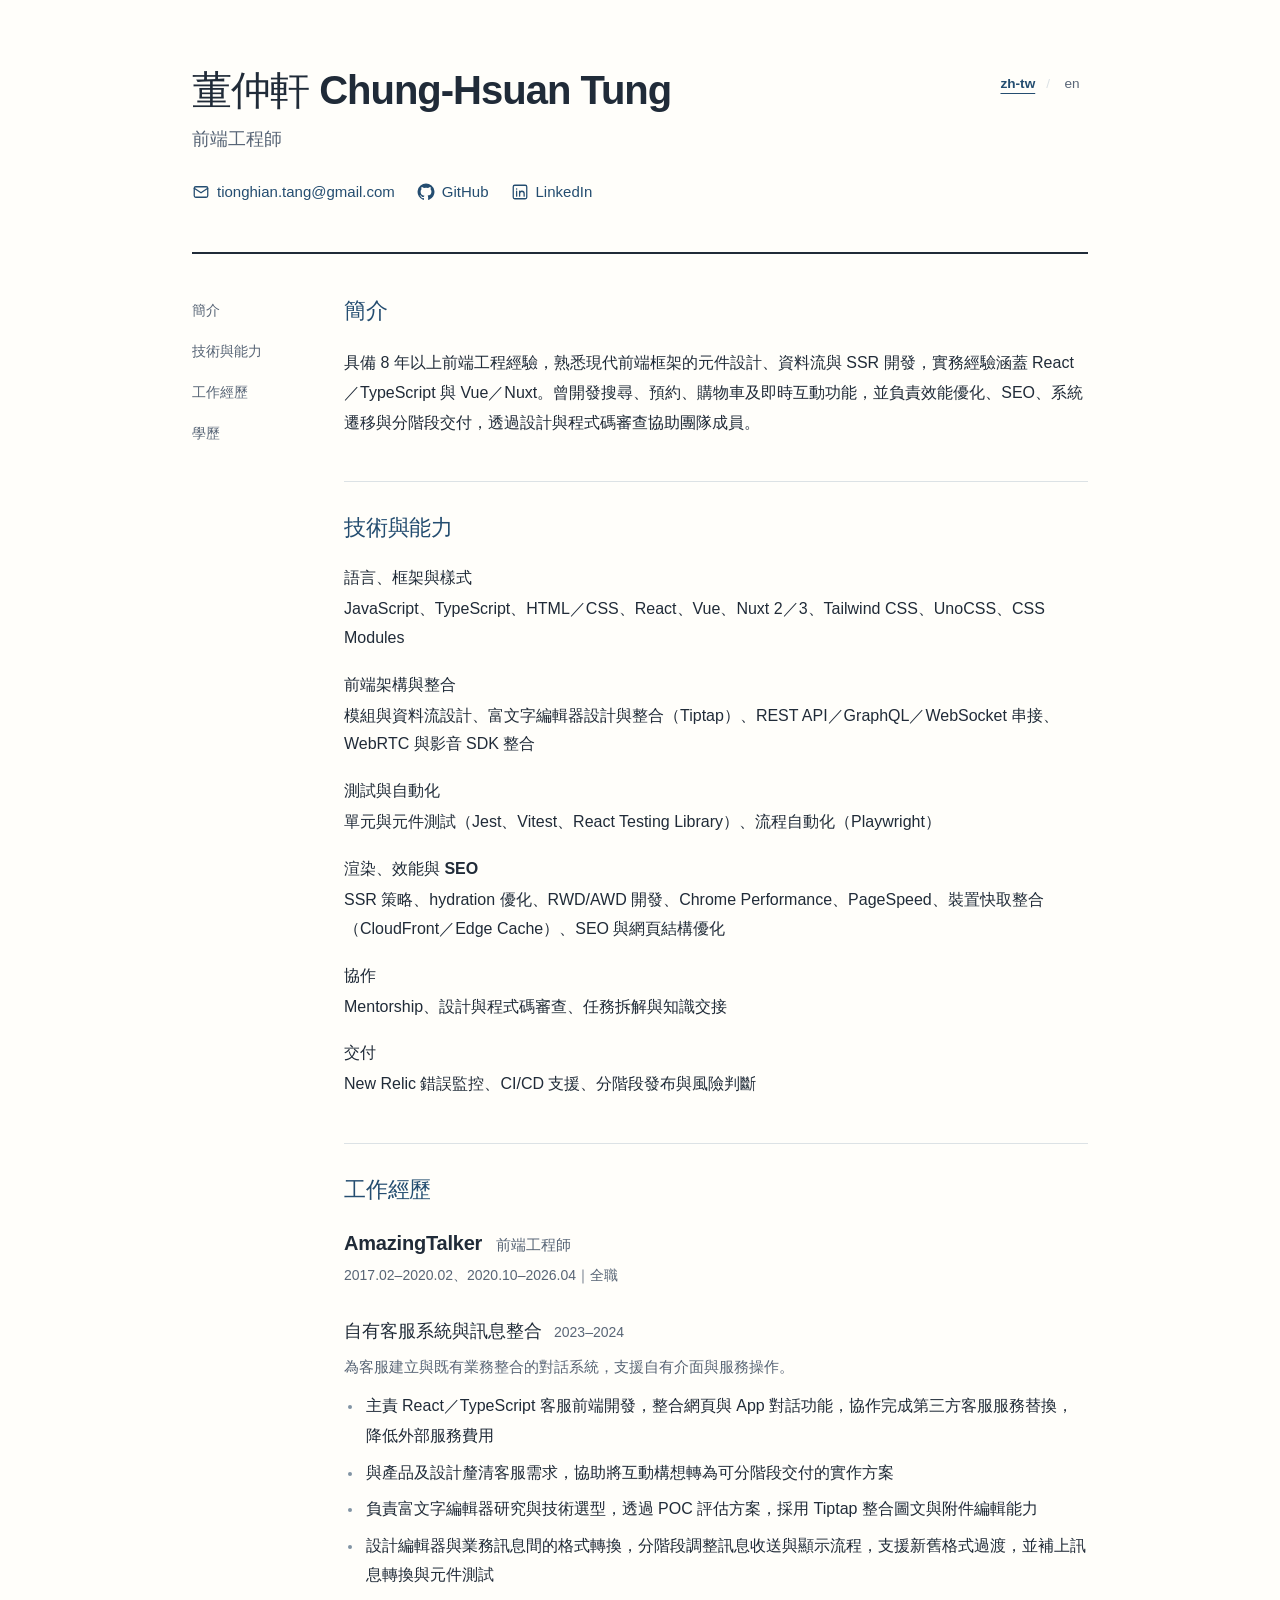
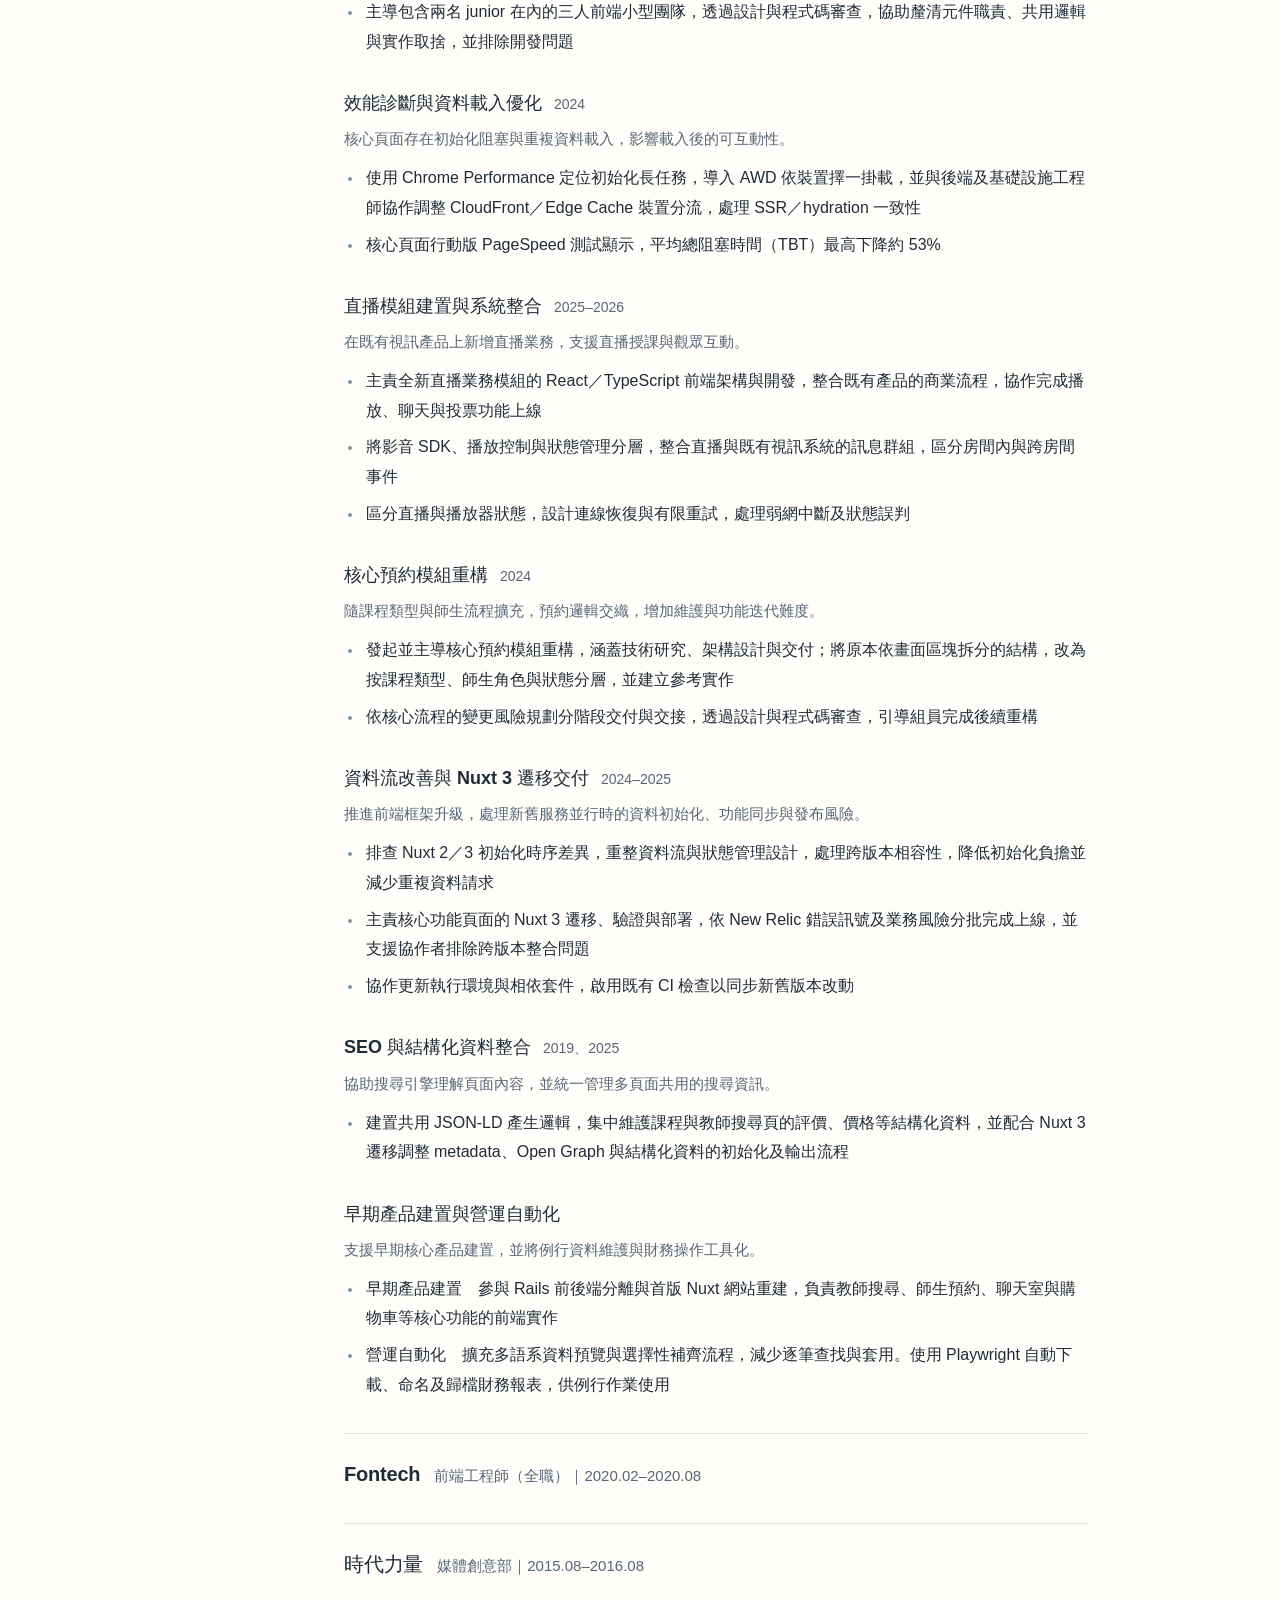
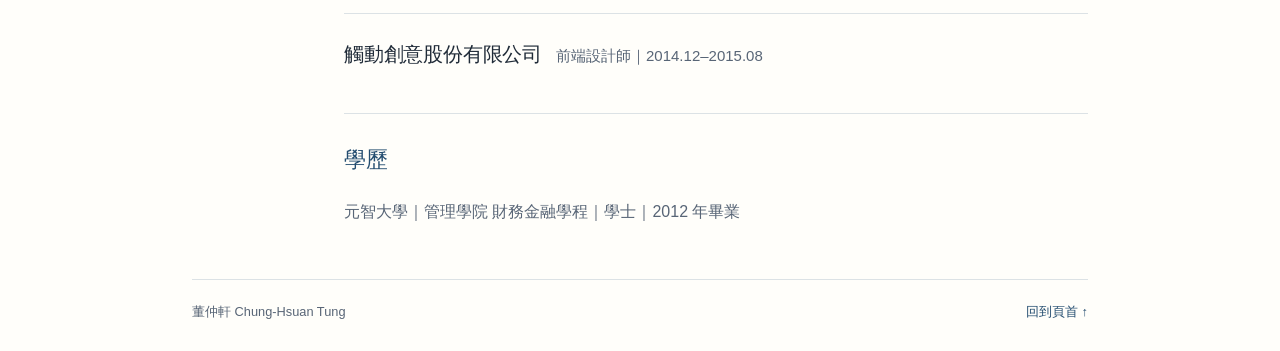
==== commit ec032814: "Separate Chinese and English names on mobile" ====
--- a/docs/index.html
+++ b/docs/index.html
@@ -22,7 +22,7 @@
   <div class="page">
     <header class="masthead">
       <nav class="language-switch" aria-label="語言切換"><a href="./" lang="zh-TW" hreflang="zh-TW" aria-current="page">zh-tw</a><span aria-hidden="true" class="language-divider">/</span><a href="./en/" lang="en" hreflang="en">en</a></nav>
-      <div class="identity"><h1 id="resume-name">董仲軒 Chung-Hsuan Tung</h1><p class="role">前端工程師</p><address class="contacts" aria-labelledby="resume-name"><a href="mailto:tionghian.tang@gmail.com"><svg viewBox="0 0 24 24" fill="none" stroke="currentColor" stroke-width="1.7" stroke-linecap="round" stroke-linejoin="round" aria-hidden="true" focusable="false"><rect x="3" y="5" width="18" height="14" rx="2"/><path d="m3 7 9 6 9-6"/></svg><span>tionghian.tang@gmail.com</span></a><a href="https://github.com/DongCX"><svg viewBox="0 0 24 24" fill="none" stroke="currentColor" stroke-width="1.7" stroke-linecap="round" stroke-linejoin="round" aria-hidden="true" focusable="false"><path fill="currentColor" stroke="none" d="M12 .75a11.25 11.25 0 0 0-3.56 21.92c.56.1.77-.24.77-.54v-2.1c-3.13.68-3.8-1.33-3.8-1.33-.51-1.3-1.25-1.65-1.25-1.65-1.02-.7.08-.68.08-.68 1.13.08 1.73 1.16 1.73 1.16 1 1.72 2.64 1.22 3.29.93.1-.73.39-1.22.72-1.5-2.5-.29-5.13-1.25-5.13-5.56 0-1.23.44-2.23 1.16-3.02-.12-.28-.5-1.43.11-2.98 0 0 .95-.3 3.1 1.15a10.8 10.8 0 0 1 5.64 0c2.15-1.46 3.1-1.15 3.1-1.15.61 1.55.23 2.7.11 2.98.72.79 1.16 1.79 1.16 3.02 0 4.32-2.64 5.27-5.15 5.55.4.35.76 1.04.76 2.1v3.08c0 .3.2.65.77.54A11.25 11.25 0 0 0 12 .75Z"/></svg><span>GitHub</span></a><a href="https://www.linkedin.com/in/%E4%BB%B2%E8%BB%92-%E8%91%A3-74904a131"><svg viewBox="0 0 24 24" fill="none" stroke="currentColor" stroke-width="1.7" stroke-linecap="round" stroke-linejoin="round" aria-hidden="true" focusable="false"><rect x="3" y="3" width="18" height="18" rx="2"/><circle cx="7.5" cy="8" r="1" fill="currentColor" stroke="none"/><path d="M7.5 11v6.5M11.5 11v6.5M11.5 14a3 3 0 0 1 6 0v3.5"/></svg><span>LinkedIn</span></a></address></div>
+      <div class="identity"><h1 id="resume-name"><span class="name-local">董仲軒</span> <span class="name-latin" lang="en">Chung-Hsuan Tung</span></h1><p class="role">前端工程師</p><address class="contacts" aria-labelledby="resume-name"><a href="mailto:tionghian.tang@gmail.com"><svg viewBox="0 0 24 24" fill="none" stroke="currentColor" stroke-width="1.7" stroke-linecap="round" stroke-linejoin="round" aria-hidden="true" focusable="false"><rect x="3" y="5" width="18" height="14" rx="2"/><path d="m3 7 9 6 9-6"/></svg><span>tionghian.tang@gmail.com</span></a><a href="https://github.com/DongCX"><svg viewBox="0 0 24 24" fill="none" stroke="currentColor" stroke-width="1.7" stroke-linecap="round" stroke-linejoin="round" aria-hidden="true" focusable="false"><path fill="currentColor" stroke="none" d="M12 .75a11.25 11.25 0 0 0-3.56 21.92c.56.1.77-.24.77-.54v-2.1c-3.13.68-3.8-1.33-3.8-1.33-.51-1.3-1.25-1.65-1.25-1.65-1.02-.7.08-.68.08-.68 1.13.08 1.73 1.16 1.73 1.16 1 1.72 2.64 1.22 3.29.93.1-.73.39-1.22.72-1.5-2.5-.29-5.13-1.25-5.13-5.56 0-1.23.44-2.23 1.16-3.02-.12-.28-.5-1.43.11-2.98 0 0 .95-.3 3.1 1.15a10.8 10.8 0 0 1 5.64 0c2.15-1.46 3.1-1.15 3.1-1.15.61 1.55.23 2.7.11 2.98.72.79 1.16 1.79 1.16 3.02 0 4.32-2.64 5.27-5.15 5.55.4.35.76 1.04.76 2.1v3.08c0 .3.2.65.77.54A11.25 11.25 0 0 0 12 .75Z"/></svg><span>GitHub</span></a><a href="https://www.linkedin.com/in/%E4%BB%B2%E8%BB%92-%E8%91%A3-74904a131"><svg viewBox="0 0 24 24" fill="none" stroke="currentColor" stroke-width="1.7" stroke-linecap="round" stroke-linejoin="round" aria-hidden="true" focusable="false"><rect x="3" y="3" width="18" height="18" rx="2"/><circle cx="7.5" cy="8" r="1" fill="currentColor" stroke="none"/><path d="M7.5 11v6.5M11.5 11v6.5M11.5 14a3 3 0 0 1 6 0v3.5"/></svg><span>LinkedIn</span></a></address></div>
     </header>
     <div class="layout">
       <div class="sidebar"><nav aria-label="段落導覽"><ul><li><a href="#profile">簡介</a></li><li><a href="#skills">技術與能力</a></li><li><a href="#experience">工作經歷</a></li><li><a href="#education">學歷</a></li></ul></nav></div>
--- a/docs/assets/site.css
+++ b/docs/assets/site.css
@@ -24,6 +24,7 @@
 .masthead { display: grid; grid-template-columns: minmax(0, 1fr) auto; align-items: start; gap: 24px 32px; padding-bottom: 40px; border-bottom: 2px solid var(--ink); }
 .identity { grid-column: 1; grid-row: 1; }
 h1 { margin: 0; font-size: clamp(2rem, 3.2vw, 2.5rem); line-height: 1.3; letter-spacing: -.025em; font-weight: 700; }
+.name-local, .name-latin { display: inline-block; white-space: nowrap; }
 .role { font-size: 1.1rem; margin-top: 8px; color: var(--muted); }
 .contacts { display: flex; flex-wrap: wrap; gap: 4px 22px; margin-top: 16px; font-size: .9375rem; font-style: normal; }
 .contacts a { display: inline-flex; align-items: center; gap: 7px; min-height: 40px; text-decoration: none; }
@@ -86,6 +87,8 @@
   .language-switch { grid-column: 1; grid-row: 1; }
   .identity { grid-row: 2; }
   h1 { font-size: 2rem; }
+  .name-local, .name-latin { display: block; }
+  .name-latin { margin-top: 6px; font-size: clamp(1.375rem, 6.8vw, 1.75rem); letter-spacing: -.02em; white-space: nowrap; }
   .role { font-size: 1rem; }
   .contacts { gap: 3px 20px; margin-top: 12px; }
   .contacts a[href^="mailto:"] { flex-basis: 100%; }
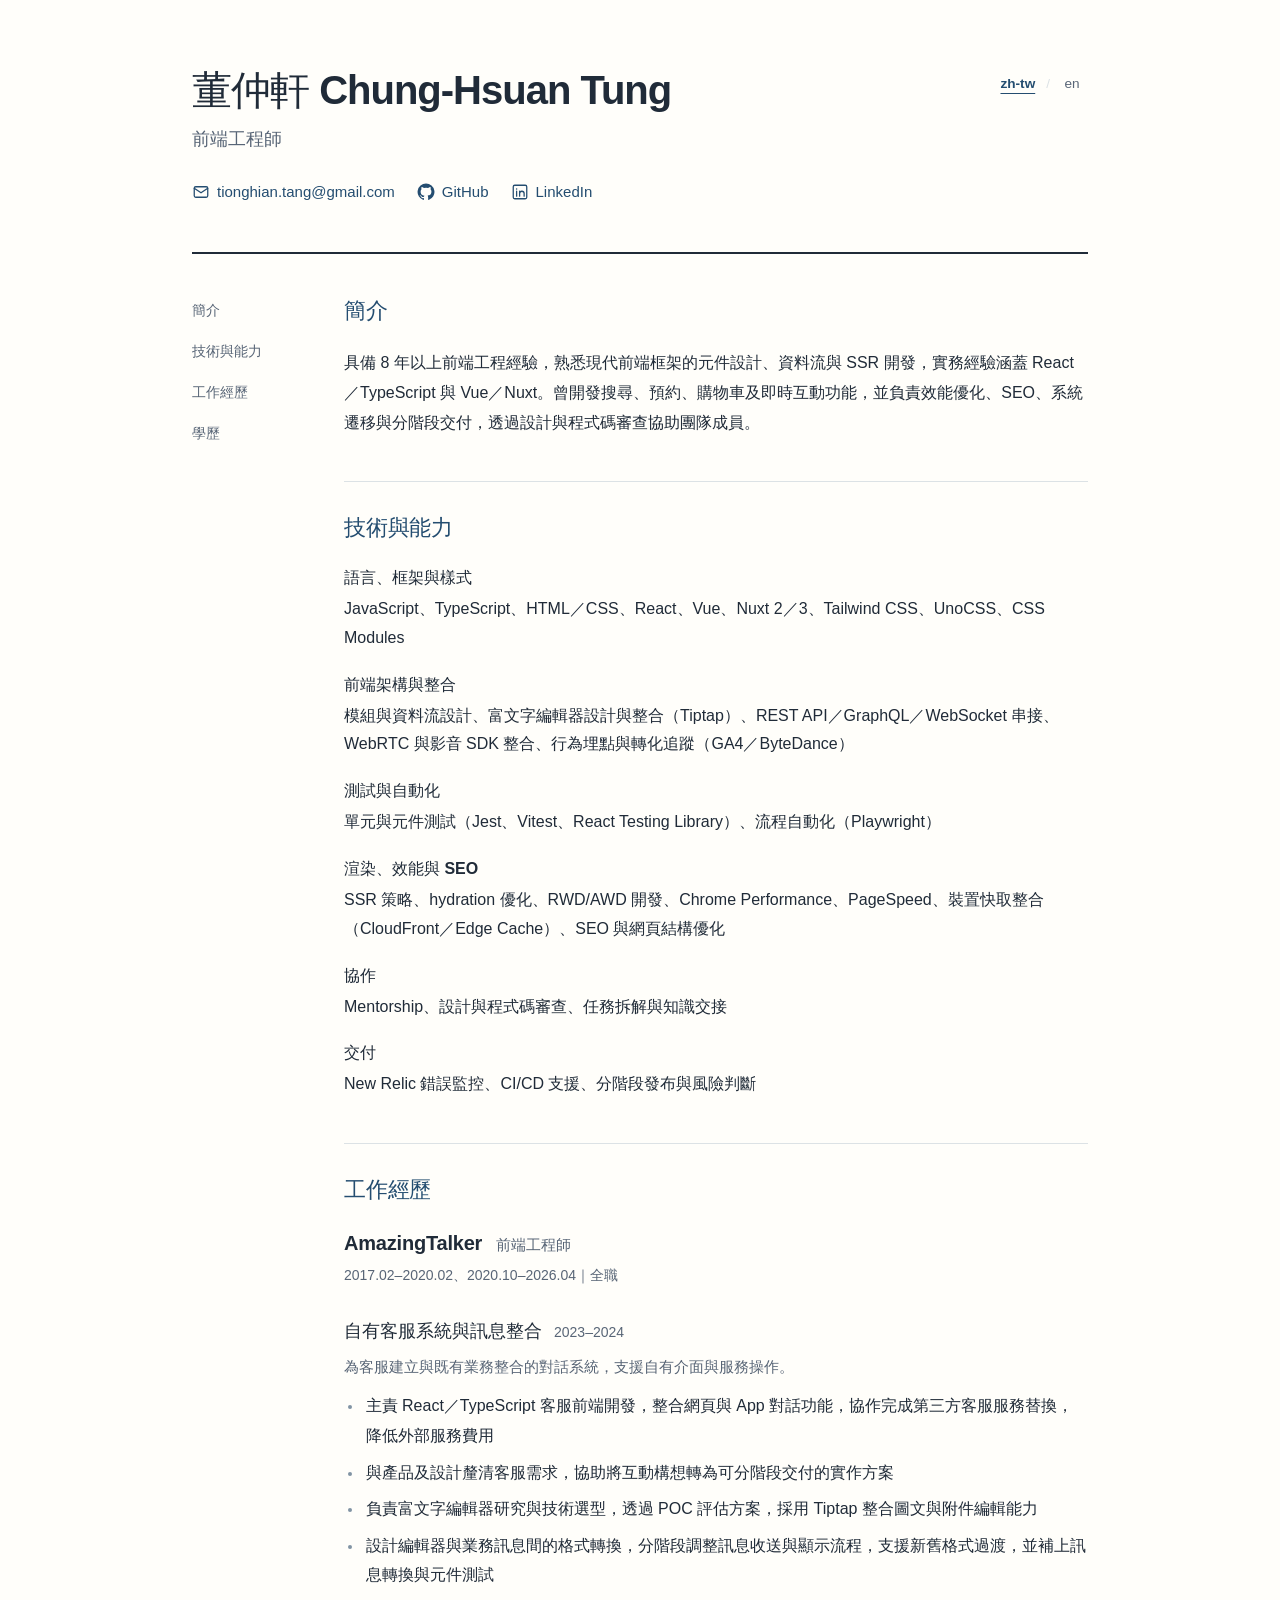
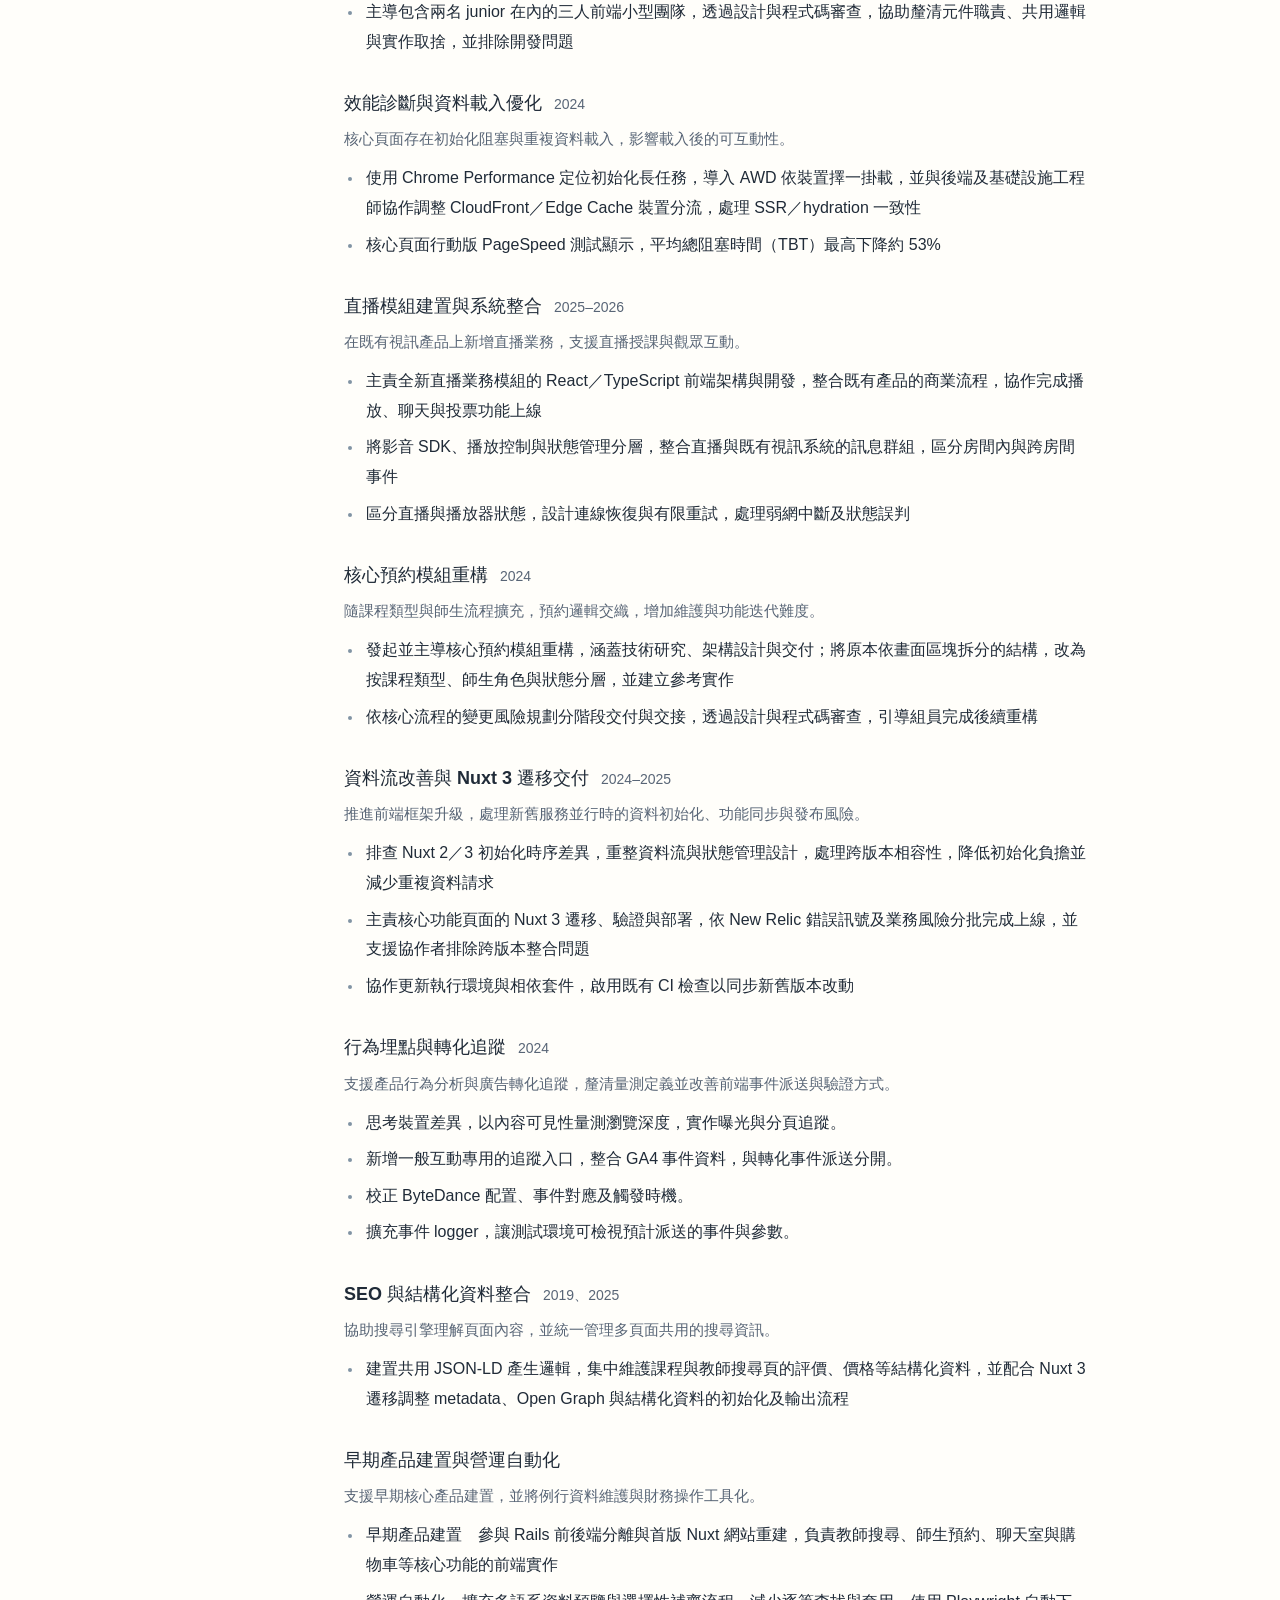
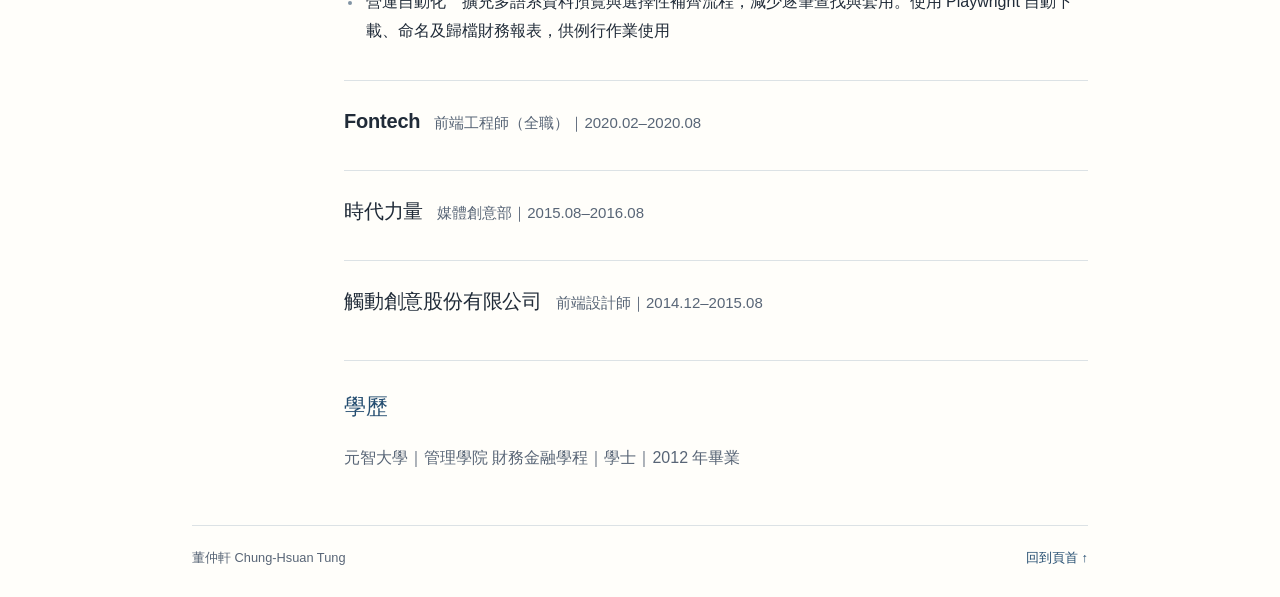
==== commit 7badeb9e: "Add verified behavioral tracking engineering experience" ====
--- a/docs/index.html
+++ b/docs/index.html
@@ -15,7 +15,7 @@
   <link rel="alternate" hreflang="en" href="https://dongcx.github.io/cv/en/">
   <link rel="alternate" hreflang="x-default" href="https://dongcx.github.io/cv/">
   <link rel="icon" href="./assets/favicon.svg" type="image/svg+xml">
-  <link rel="stylesheet" href="./assets/site.css">
+  <link rel="stylesheet" href="./assets/site.css?v=f0a812914989">
 </head>
 <body id="top">
   <a class="skip-link" href="#main">跳至主要內容</a>
@@ -27,7 +27,7 @@
     <div class="layout">
       <div class="sidebar"><nav aria-label="段落導覽"><ul><li><a href="#profile">簡介</a></li><li><a href="#skills">技術與能力</a></li><li><a href="#experience">工作經歷</a></li><li><a href="#education">學歷</a></li></ul></nav></div>
       <main id="main" tabindex="-1"><section id="profile" class="resume-section" aria-labelledby="profile-title"><h2 id="profile-title">簡介</h2><p>具備 8 年以上前端工程經驗，熟悉現代前端框架的元件設計、資料流與 SSR 開發，實務經驗涵蓋 React／TypeScript 與 Vue／Nuxt。曾開發搜尋、預約、購物車及即時互動功能，並負責效能優化、SEO、系統遷移與分階段交付，透過設計與程式碼審查協助團隊成員。</p></section><section id="skills" class="resume-section" aria-labelledby="skills-title"><h2 id="skills-title">技術與能力</h2><dl class="skills-grid"><div><dt>語言、框架與樣式</dt><dd>JavaScript、TypeScript、HTML／CSS、React、Vue、Nuxt 2／3、Tailwind CSS、UnoCSS、CSS Modules</dd></div>
-<div><dt>前端架構與整合</dt><dd>模組與資料流設計、富文字編輯器設計與整合（Tiptap）、REST API／GraphQL／WebSocket 串接、WebRTC 與影音 SDK 整合</dd></div>
+<div><dt>前端架構與整合</dt><dd>模組與資料流設計、富文字編輯器設計與整合（Tiptap）、REST API／GraphQL／WebSocket 串接、WebRTC 與影音 SDK 整合、行為埋點與轉化追蹤（GA4／ByteDance）</dd></div>
 <div><dt>測試與自動化</dt><dd>單元與元件測試（Jest、Vitest、React Testing Library）、流程自動化（Playwright）</dd></div>
 <div><dt>渲染、效能與 SEO</dt><dd>SSR 策略、hydration 優化、RWD/AWD 開發、Chrome Performance、PageSpeed、裝置快取整合（CloudFront／Edge Cache）、SEO 與網頁結構優化</dd></div>
 <div><dt>協作</dt><dd>Mentorship、設計與程式碼審查、任務拆解與知識交接</dd></div>
@@ -73,13 +73,22 @@
 <li>協作更新執行環境與相依套件，啟用既有 CI 檢查以同步新舊版本改動</li>
 </ul>
 </section>
-<section class="project" aria-labelledby="project-6"><header class="project-heading"><h4 id="project-6">SEO 與結構化資料整合</h4><p class="project-date"><time datetime="2019">2019</time>、<time datetime="2025">2025</time></p></header>
+<section class="project" aria-labelledby="project-6"><header class="project-heading"><h4 id="project-6">行為埋點與轉化追蹤</h4><p class="project-date"><time datetime="2024">2024</time></p></header>
+<p class="project-purpose">支援產品行為分析與廣告轉化追蹤，釐清量測定義並改善前端事件派送與驗證方式。</p>
+<ul>
+<li>思考裝置差異，以內容可見性量測瀏覽深度，實作曝光與分頁追蹤。</li>
+<li>新增一般互動專用的追蹤入口，整合 GA4 事件資料，與轉化事件派送分開。</li>
+<li>校正 ByteDance 配置、事件對應及觸發時機。</li>
+<li>擴充事件 logger，讓測試環境可檢視預計派送的事件與參數。</li>
+</ul>
+</section>
+<section class="project" aria-labelledby="project-7"><header class="project-heading"><h4 id="project-7">SEO 與結構化資料整合</h4><p class="project-date"><time datetime="2019">2019</time>、<time datetime="2025">2025</time></p></header>
 <p class="project-purpose">協助搜尋引擎理解頁面內容，並統一管理多頁面共用的搜尋資訊。</p>
 <ul>
 <li>建置共用 JSON-LD 產生邏輯，集中維護課程與教師搜尋頁的評價、價格等結構化資料，並配合 Nuxt 3 遷移調整 metadata、Open Graph 與結構化資料的初始化及輸出流程</li>
 </ul>
 </section>
-<section class="project" aria-labelledby="project-7"><header class="project-heading"><h4 id="project-7">早期產品建置與營運自動化</h4></header>
+<section class="project" aria-labelledby="project-8"><header class="project-heading"><h4 id="project-8">早期產品建置與營運自動化</h4></header>
 <p class="project-purpose">支援早期核心產品建置，並將例行資料維護與財務操作工具化。</p>
 <ul>
 <li><strong>早期產品建置</strong>　參與 Rails 前後端分離與首版 Nuxt 網站重建，負責教師搜尋、師生預約、聊天室與購物車等核心功能的前端實作</li>
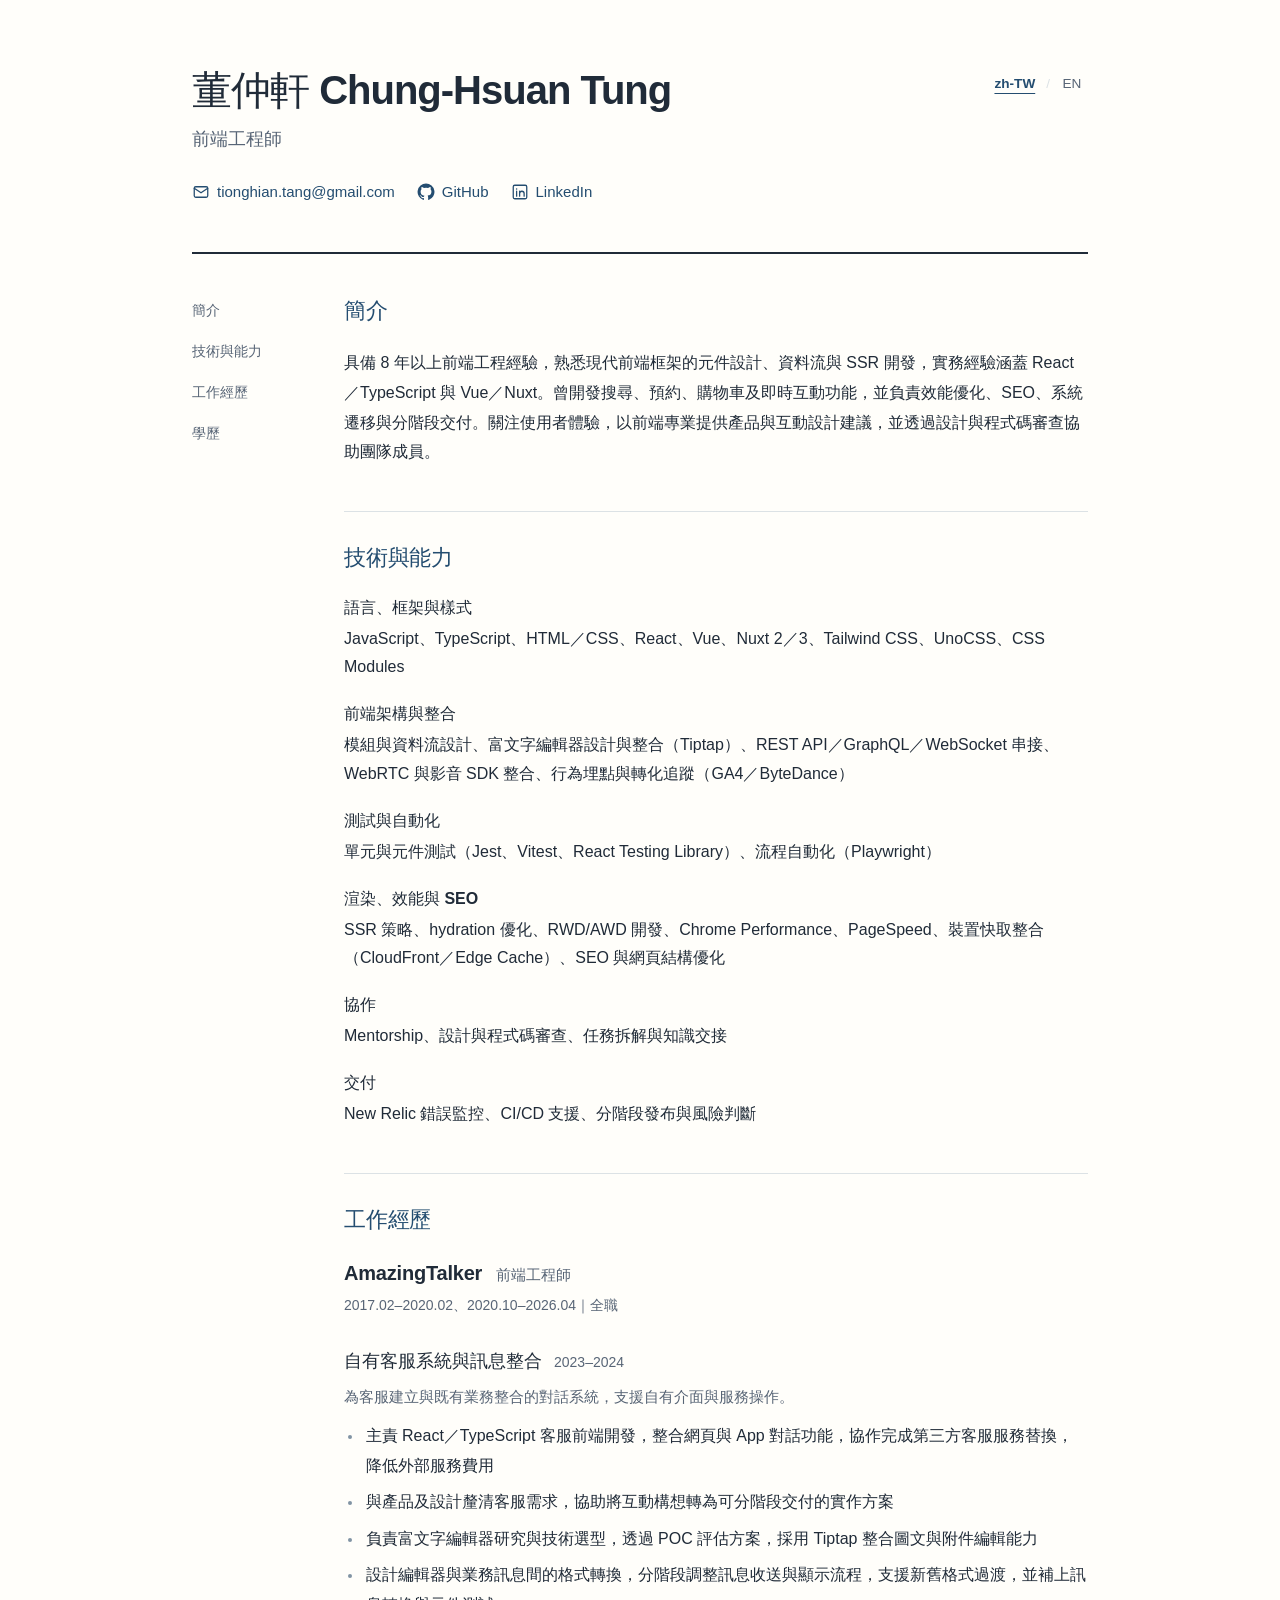
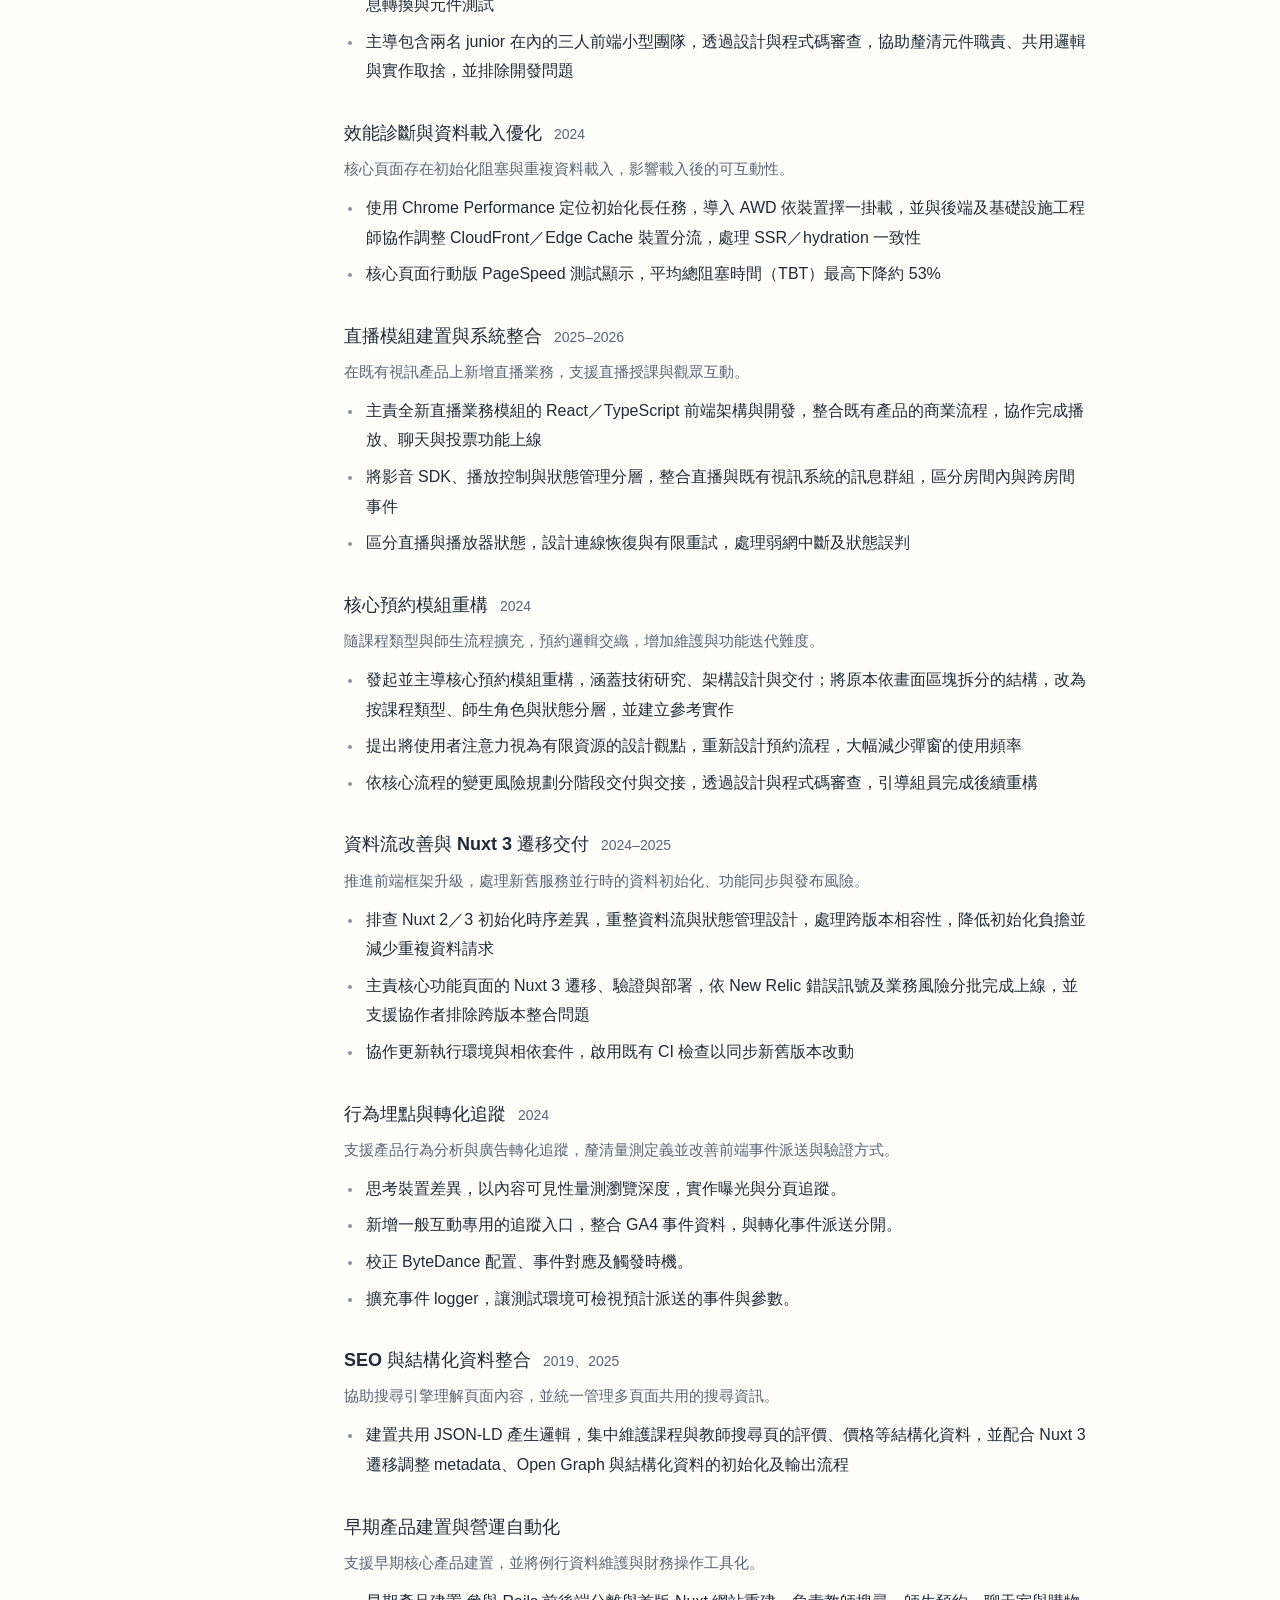
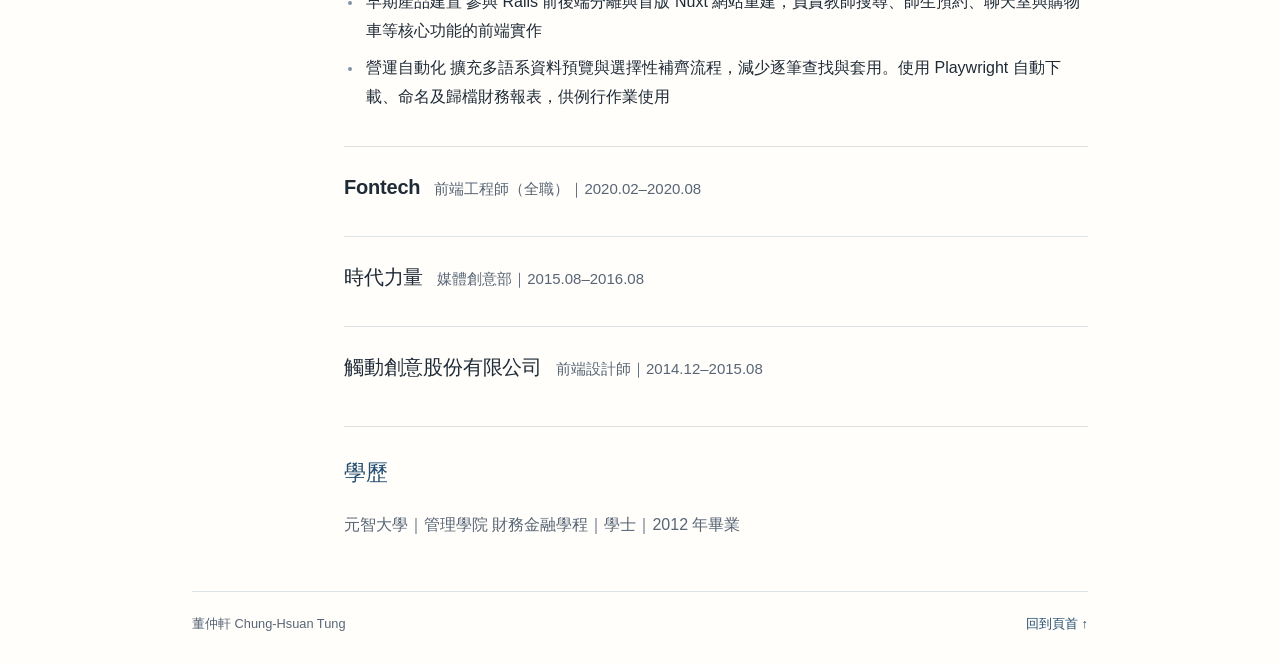
==== commit 802a0fde: "Publish bilingual resume updates and accessibility improvements" ====
--- a/docs/index.html
+++ b/docs/index.html
@@ -4,29 +4,29 @@
   <meta charset="utf-8">
   <meta name="viewport" content="width=device-width, initial-scale=1">
   <title>董仲軒 Chung-Hsuan Tung — 前端工程師</title>
-  <meta name="description" content="具備 8 年以上前端工程經驗，熟悉現代前端框架的元件設計、資料流與 SSR 開發，實務經驗涵蓋 React／TypeScript 與 Vue／Nuxt。曾開發搜尋、預約、購物車及即時互動功能，並負責效能優化、SEO、系統遷移與分階段交付，透過設計與程式碼審查協助團隊成員。">
+  <meta name="description" content="具備 8 年以上前端工程經驗，熟悉現代前端框架的元件設計、資料流與 SSR 開發，實務經驗涵蓋 React／TypeScript 與 Vue／Nuxt。曾開發搜尋、預約、購物車及即時互動功能，並負責效能優化、SEO、系統遷移與分階段交付。關注使用者體驗，以前端專業提供產品與互動設計建議，並透過設計與程式碼審查協助團隊成員。">
   <meta name="color-scheme" content="light">
   <meta property="og:type" content="profile">
   <meta property="og:title" content="董仲軒 Chung-Hsuan Tung — 前端工程師">
-  <meta property="og:description" content="具備 8 年以上前端工程經驗，熟悉現代前端框架的元件設計、資料流與 SSR 開發，實務經驗涵蓋 React／TypeScript 與 Vue／Nuxt。曾開發搜尋、預約、購物車及即時互動功能，並負責效能優化、SEO、系統遷移與分階段交付，透過設計與程式碼審查協助團隊成員。">
+  <meta property="og:description" content="具備 8 年以上前端工程經驗，熟悉現代前端框架的元件設計、資料流與 SSR 開發，實務經驗涵蓋 React／TypeScript 與 Vue／Nuxt。曾開發搜尋、預約、購物車及即時互動功能，並負責效能優化、SEO、系統遷移與分階段交付。關注使用者體驗，以前端專業提供產品與互動設計建議，並透過設計與程式碼審查協助團隊成員。">
   <meta property="og:url" content="https://dongcx.github.io/cv/">
   <link rel="canonical" href="https://dongcx.github.io/cv/">
   <link rel="alternate" hreflang="zh-TW" href="https://dongcx.github.io/cv/">
   <link rel="alternate" hreflang="en" href="https://dongcx.github.io/cv/en/">
   <link rel="alternate" hreflang="x-default" href="https://dongcx.github.io/cv/">
   <link rel="icon" href="./assets/favicon.svg" type="image/svg+xml">
-  <link rel="stylesheet" href="./assets/site.css?v=f0a812914989">
+  <link rel="stylesheet" href="./assets/site.css?v=634a68b6f62f">
 </head>
 <body id="top">
   <a class="skip-link" href="#main">跳至主要內容</a>
   <div class="page">
     <header class="masthead">
-      <nav class="language-switch" aria-label="語言切換"><a href="./" lang="zh-TW" hreflang="zh-TW" aria-current="page">zh-tw</a><span aria-hidden="true" class="language-divider">/</span><a href="./en/" lang="en" hreflang="en">en</a></nav>
+      <nav class="language-switch" aria-label="語言切換"><a href="./" lang="zh-TW" hreflang="zh-TW" aria-current="page">zh-TW</a><span aria-hidden="true" class="language-divider">/</span><a href="./en/" lang="en" hreflang="en">EN</a></nav>
       <div class="identity"><h1 id="resume-name"><span class="name-local">董仲軒</span> <span class="name-latin" lang="en">Chung-Hsuan Tung</span></h1><p class="role">前端工程師</p><address class="contacts" aria-labelledby="resume-name"><a href="mailto:tionghian.tang@gmail.com"><svg viewBox="0 0 24 24" fill="none" stroke="currentColor" stroke-width="1.7" stroke-linecap="round" stroke-linejoin="round" aria-hidden="true" focusable="false"><rect x="3" y="5" width="18" height="14" rx="2"/><path d="m3 7 9 6 9-6"/></svg><span>tionghian.tang@gmail.com</span></a><a href="https://github.com/DongCX"><svg viewBox="0 0 24 24" fill="none" stroke="currentColor" stroke-width="1.7" stroke-linecap="round" stroke-linejoin="round" aria-hidden="true" focusable="false"><path fill="currentColor" stroke="none" d="M12 .75a11.25 11.25 0 0 0-3.56 21.92c.56.1.77-.24.77-.54v-2.1c-3.13.68-3.8-1.33-3.8-1.33-.51-1.3-1.25-1.65-1.25-1.65-1.02-.7.08-.68.08-.68 1.13.08 1.73 1.16 1.73 1.16 1 1.72 2.64 1.22 3.29.93.1-.73.39-1.22.72-1.5-2.5-.29-5.13-1.25-5.13-5.56 0-1.23.44-2.23 1.16-3.02-.12-.28-.5-1.43.11-2.98 0 0 .95-.3 3.1 1.15a10.8 10.8 0 0 1 5.64 0c2.15-1.46 3.1-1.15 3.1-1.15.61 1.55.23 2.7.11 2.98.72.79 1.16 1.79 1.16 3.02 0 4.32-2.64 5.27-5.15 5.55.4.35.76 1.04.76 2.1v3.08c0 .3.2.65.77.54A11.25 11.25 0 0 0 12 .75Z"/></svg><span>GitHub</span></a><a href="https://www.linkedin.com/in/%E4%BB%B2%E8%BB%92-%E8%91%A3-74904a131"><svg viewBox="0 0 24 24" fill="none" stroke="currentColor" stroke-width="1.7" stroke-linecap="round" stroke-linejoin="round" aria-hidden="true" focusable="false"><rect x="3" y="3" width="18" height="18" rx="2"/><circle cx="7.5" cy="8" r="1" fill="currentColor" stroke="none"/><path d="M7.5 11v6.5M11.5 11v6.5M11.5 14a3 3 0 0 1 6 0v3.5"/></svg><span>LinkedIn</span></a></address></div>
     </header>
     <div class="layout">
       <div class="sidebar"><nav aria-label="段落導覽"><ul><li><a href="#profile">簡介</a></li><li><a href="#skills">技術與能力</a></li><li><a href="#experience">工作經歷</a></li><li><a href="#education">學歷</a></li></ul></nav></div>
-      <main id="main" tabindex="-1"><section id="profile" class="resume-section" aria-labelledby="profile-title"><h2 id="profile-title">簡介</h2><p>具備 8 年以上前端工程經驗，熟悉現代前端框架的元件設計、資料流與 SSR 開發，實務經驗涵蓋 React／TypeScript 與 Vue／Nuxt。曾開發搜尋、預約、購物車及即時互動功能，並負責效能優化、SEO、系統遷移與分階段交付，透過設計與程式碼審查協助團隊成員。</p></section><section id="skills" class="resume-section" aria-labelledby="skills-title"><h2 id="skills-title">技術與能力</h2><dl class="skills-grid"><div><dt>語言、框架與樣式</dt><dd>JavaScript、TypeScript、HTML／CSS、React、Vue、Nuxt 2／3、Tailwind CSS、UnoCSS、CSS Modules</dd></div>
+      <main id="main" tabindex="-1"><section id="profile" class="resume-section" aria-labelledby="profile-title"><h2 id="profile-title">簡介</h2><p>具備 8 年以上前端工程經驗，熟悉現代前端框架的元件設計、資料流與 SSR 開發，實務經驗涵蓋 React／TypeScript 與 Vue／Nuxt。曾開發搜尋、預約、購物車及即時互動功能，並負責效能優化、SEO、系統遷移與分階段交付。關注使用者體驗，以前端專業提供產品與互動設計建議，並透過設計與程式碼審查協助團隊成員。</p></section><section id="skills" class="resume-section" aria-labelledby="skills-title"><h2 id="skills-title">技術與能力</h2><dl class="skills-grid"><div><dt>語言、框架與樣式</dt><dd>JavaScript、TypeScript、HTML／CSS、React、Vue、Nuxt 2／3、Tailwind CSS、UnoCSS、CSS Modules</dd></div>
 <div><dt>前端架構與整合</dt><dd>模組與資料流設計、富文字編輯器設計與整合（Tiptap）、REST API／GraphQL／WebSocket 串接、WebRTC 與影音 SDK 整合、行為埋點與轉化追蹤（GA4／ByteDance）</dd></div>
 <div><dt>測試與自動化</dt><dd>單元與元件測試（Jest、Vitest、React Testing Library）、流程自動化（Playwright）</dd></div>
 <div><dt>渲染、效能與 SEO</dt><dd>SSR 策略、hydration 優化、RWD/AWD 開發、Chrome Performance、PageSpeed、裝置快取整合（CloudFront／Edge Cache）、SEO 與網頁結構優化</dd></div>
@@ -62,6 +62,7 @@
 <p class="project-purpose">隨課程類型與師生流程擴充，預約邏輯交織，增加維護與功能迭代難度。</p>
 <ul>
 <li>發起並主導核心預約模組重構，涵蓋技術研究、架構設計與交付；將原本依畫面區塊拆分的結構，改為按課程類型、師生角色與狀態分層，並建立參考實作</li>
+<li>提出將使用者注意力視為有限資源的設計觀點，重新設計預約流程，大幅減少彈窗的使用頻率</li>
 <li>依核心流程的變更風險規劃分階段交付與交接，透過設計與程式碼審查，引導組員完成後續重構</li>
 </ul>
 </section>
@@ -91,8 +92,8 @@
 <section class="project" aria-labelledby="project-8"><header class="project-heading"><h4 id="project-8">早期產品建置與營運自動化</h4></header>
 <p class="project-purpose">支援早期核心產品建置，並將例行資料維護與財務操作工具化。</p>
 <ul>
-<li><strong>早期產品建置</strong>　參與 Rails 前後端分離與首版 Nuxt 網站重建，負責教師搜尋、師生預約、聊天室與購物車等核心功能的前端實作</li>
-<li><strong>營運自動化</strong>　擴充多語系資料預覽與選擇性補齊流程，減少逐筆查找與套用。使用 Playwright 自動下載、命名及歸檔財務報表，供例行作業使用</li>
+<li><strong>早期產品建置</strong> 參與 Rails 前後端分離與首版 Nuxt 網站重建，負責教師搜尋、師生預約、聊天室與購物車等核心功能的前端實作</li>
+<li><strong>營運自動化</strong> 擴充多語系資料預覽與選擇性補齊流程，減少逐筆查找與套用。使用 Playwright 自動下載、命名及歸檔財務報表，供例行作業使用</li>
 </ul>
 </section>
 </article>
--- a/docs/assets/site.css
+++ b/docs/assets/site.css
@@ -15,19 +15,20 @@
 
 * { box-sizing: border-box; }
 html { scroll-behavior: smooth; scroll-padding-top: 2rem; }
-body { margin: 0; font-size: 1rem; line-height: 1.8; }
+body { margin: 0; font-size: 1rem; line-height: 1.8; overflow-wrap: anywhere; }
 a { color: var(--accent); text-decoration-thickness: 1px; text-underline-offset: .22em; }
 a:hover { text-decoration: underline; }
 a:focus-visible { outline: 2px solid var(--accent); outline-offset: 5px; border-radius: 2px; }
 p, ul, dl { margin: 0; }
 .page { max-width: 960px; margin: 0 auto; padding: 64px 32px 28px; }
 .masthead { display: grid; grid-template-columns: minmax(0, 1fr) auto; align-items: start; gap: 24px 32px; padding-bottom: 40px; border-bottom: 2px solid var(--ink); }
-.identity { grid-column: 1; grid-row: 1; }
+.identity { grid-column: 1; grid-row: 1; min-width: 0; }
 h1 { margin: 0; font-size: clamp(2rem, 3.2vw, 2.5rem); line-height: 1.3; letter-spacing: -.025em; font-weight: 700; }
-.name-local, .name-latin { display: inline-block; white-space: nowrap; }
+.name-local, .name-latin { display: inline-block; max-width: 100%; }
 .role { font-size: 1.1rem; margin-top: 8px; color: var(--muted); }
 .contacts { display: flex; flex-wrap: wrap; gap: 4px 22px; margin-top: 16px; font-size: .9375rem; font-style: normal; }
-.contacts a { display: inline-flex; align-items: center; gap: 7px; min-height: 40px; text-decoration: none; }
+.contacts a { display: inline-flex; align-items: center; gap: 7px; min-width: 0; max-width: 100%; min-height: 40px; text-decoration: none; }
+.contacts a span { min-width: 0; }
 .contacts svg { width: 18px; height: 18px; flex: none; }
 .contacts a:hover { text-decoration: underline; }
 .language-switch { grid-column: 2; grid-row: 1; justify-self: end; display: flex; align-items: center; gap: 6px; font-size: .85rem; white-space: nowrap; }
@@ -66,16 +67,15 @@
 strong { font-weight: 650; }
 .job + .job { border-top: 1px solid var(--line); margin-top: 34px; padding-top: 25px; }
 #education p { color: var(--muted); }
-footer { display: flex; justify-content: space-between; gap: 20px; border-top: 1px solid var(--line); margin-top: 52px; padding-top: 20px; color: var(--muted); font-size: .8rem; }
+footer { display: flex; flex-wrap: wrap; justify-content: space-between; gap: 20px; border-top: 1px solid var(--line); margin-top: 52px; padding-top: 20px; color: var(--muted); font-size: .8rem; }
 footer a { text-decoration: none; }
-.skip-link { position: absolute; top: -100px; left: 20px; padding: 8px 16px; background: var(--ink); color: white; z-index: 2; }
-.skip-link:focus { top: 12px; }
+.skip-link { position: absolute; top: 0; left: 20px; max-width: calc(100% - 40px); transform: translateY(calc(-100% - 2px)); padding: 8px 16px; background: var(--ink); color: white; z-index: 2; }
+.skip-link:focus { top: 12px; transform: none; }
 
 @media (max-width: 900px) {
-  html { scroll-padding-top: 96px; }
   .page { padding: 40px 32px 24px; }
   .layout { grid-template-columns: 1fr; padding-top: 0; }
-  .sidebar { position: sticky; top: 0; z-index: 1; background: var(--paper); padding: 18px 0; margin-bottom: 32px; border-bottom: 1px solid var(--line); }
+  .sidebar { padding: 18px 0; margin-bottom: 32px; border-bottom: 1px solid var(--line); }
   .sidebar nav { position: static; }
   .sidebar ul { flex-direction: row; flex-wrap: wrap; gap: 6px 24px; }
   .sidebar a { max-width: none; }
@@ -83,12 +83,12 @@
 
 @media (max-width: 560px) {
   .page { padding: 24px 22px; }
-  .masthead { grid-template-columns: 1fr; gap: 14px; padding-bottom: 26px; }
+  .masthead { grid-template-columns: minmax(0, 1fr); gap: 14px; padding-bottom: 26px; }
   .language-switch { grid-column: 1; grid-row: 1; }
   .identity { grid-row: 2; }
   h1 { font-size: 2rem; }
   .name-local, .name-latin { display: block; }
-  .name-latin { margin-top: 6px; font-size: clamp(1.375rem, 6.8vw, 1.75rem); letter-spacing: -.02em; white-space: nowrap; }
+  .name-latin { margin-top: 6px; font-size: clamp(1.375rem, 6.8vw, 1.75rem); letter-spacing: -.02em; }
   .role { font-size: 1rem; }
   .contacts { gap: 3px 20px; margin-top: 12px; }
   .contacts a[href^="mailto:"] { flex-basis: 100%; }
@@ -101,6 +101,10 @@
   .project + .project { margin-top: 29px; }
   .project li { line-height: 1.85; }
   footer { margin-top: 36px; }
+}
+
+@media (max-height: 480px) {
+  .sidebar nav { position: static; }
 }
 
 @media (prefers-reduced-motion: reduce) {
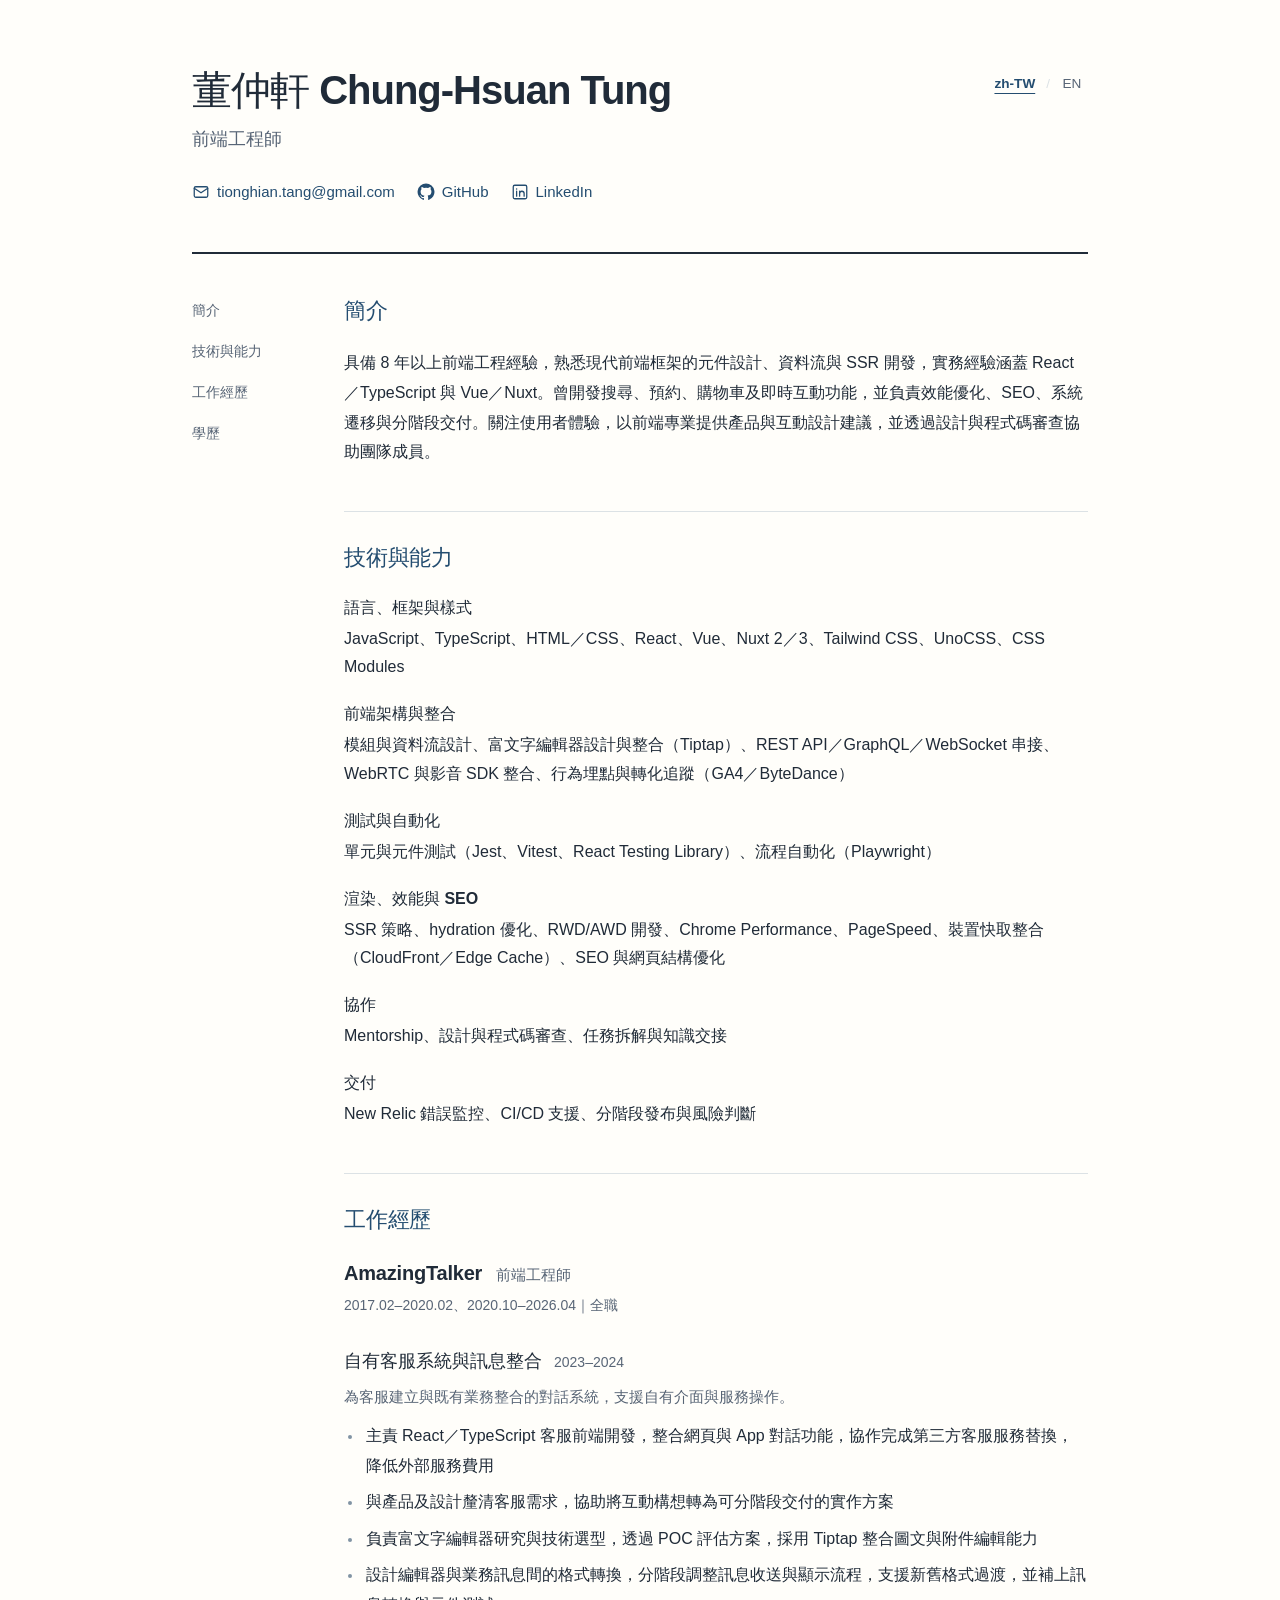
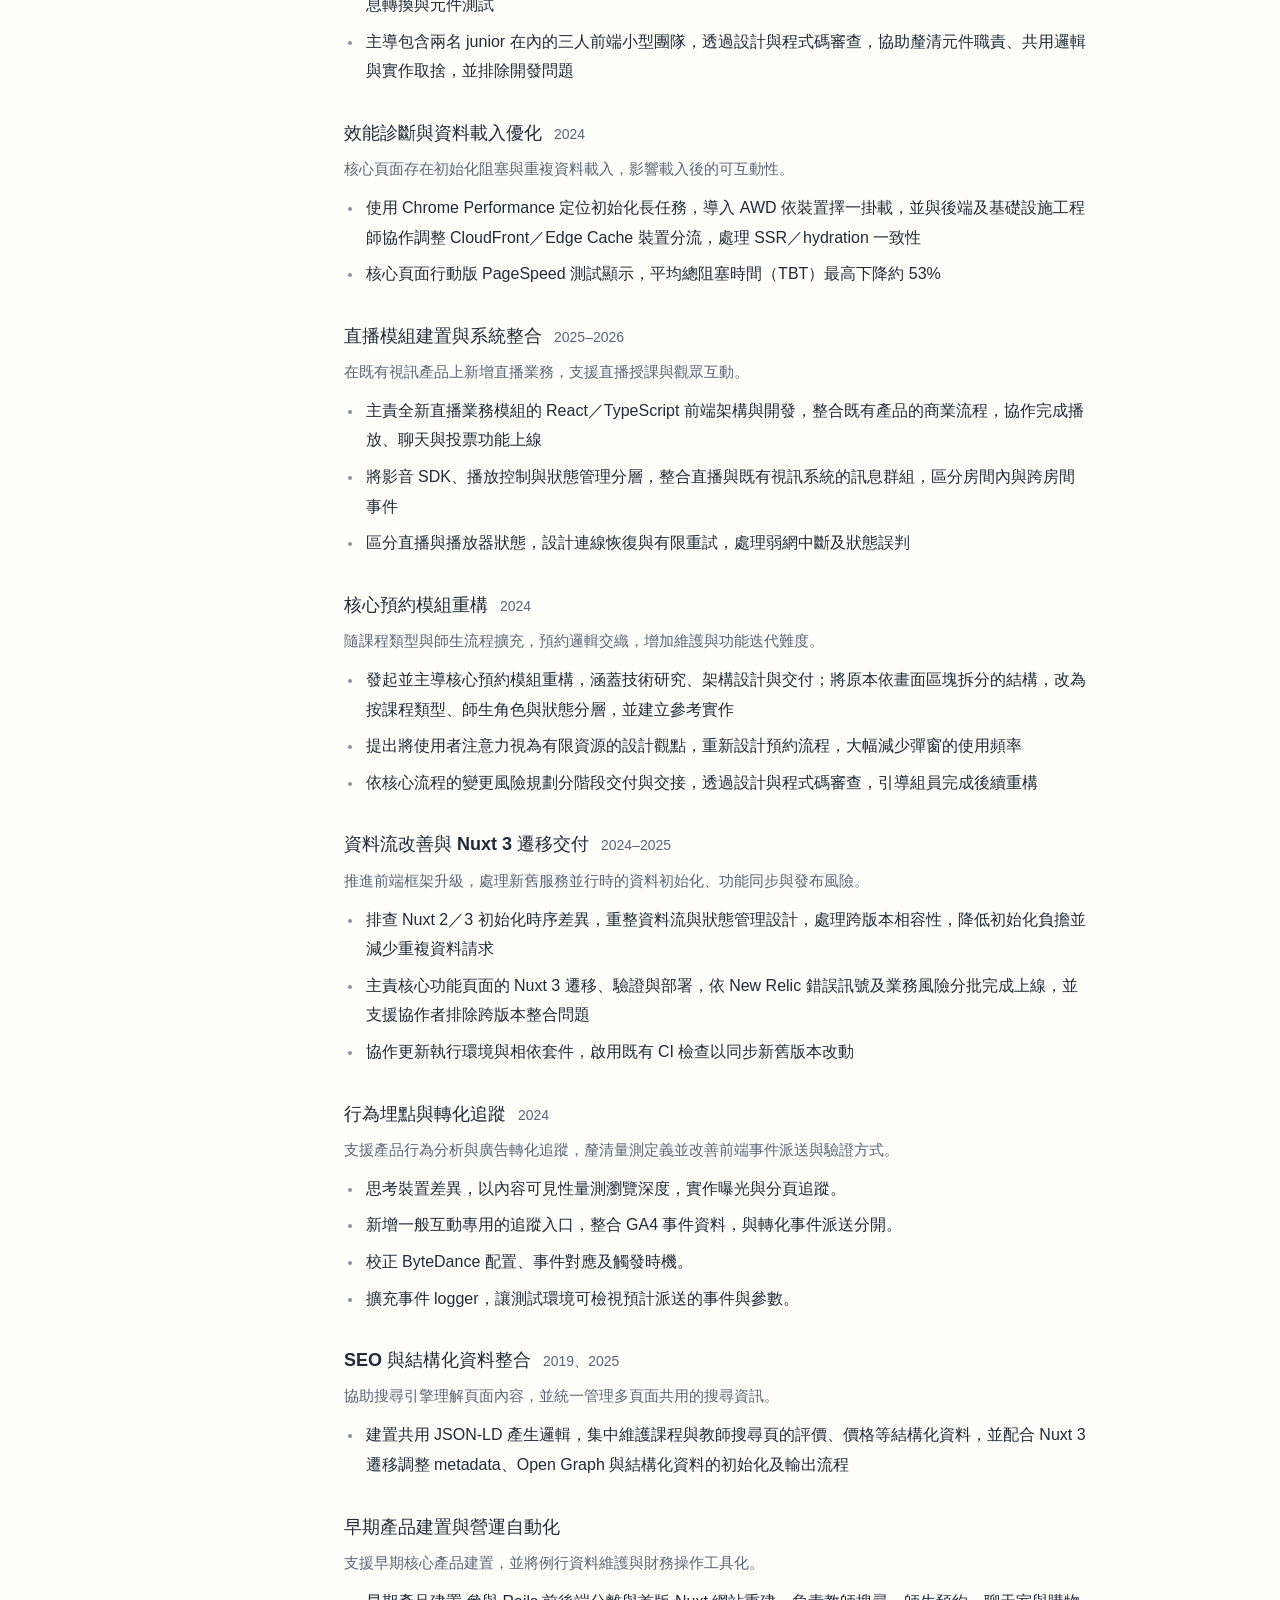
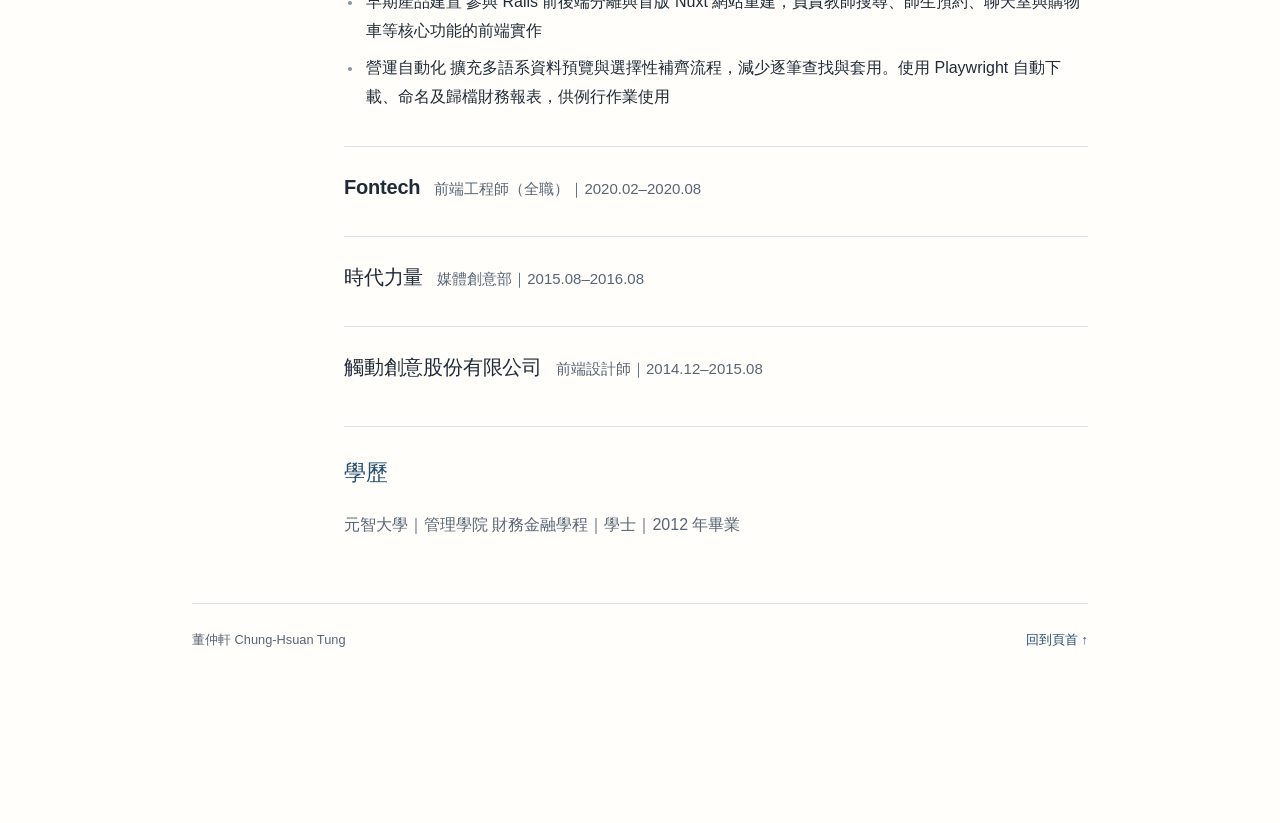
==== commit bbca0424: "Add breathing room beneath education and footer" ====
--- a/docs/index.html
+++ b/docs/index.html
@@ -15,7 +15,7 @@
   <link rel="alternate" hreflang="en" href="https://dongcx.github.io/cv/en/">
   <link rel="alternate" hreflang="x-default" href="https://dongcx.github.io/cv/">
   <link rel="icon" href="./assets/favicon.svg" type="image/svg+xml">
-  <link rel="stylesheet" href="./assets/site.css?v=634a68b6f62f">
+  <link rel="stylesheet" href="./assets/site.css?v=ba831d70d646">
 </head>
 <body id="top">
   <a class="skip-link" href="#main">跳至主要內容</a>
--- a/docs/assets/site.css
+++ b/docs/assets/site.css
@@ -67,7 +67,7 @@
 strong { font-weight: 650; }
 .job + .job { border-top: 1px solid var(--line); margin-top: 34px; padding-top: 25px; }
 #education p { color: var(--muted); }
-footer { display: flex; flex-wrap: wrap; justify-content: space-between; gap: 20px; border-top: 1px solid var(--line); margin-top: 52px; padding-top: 20px; color: var(--muted); font-size: .8rem; }
+footer { display: flex; flex-wrap: wrap; align-items: flex-start; justify-content: space-between; gap: 20px; min-height: 12rem; border-top: 1px solid var(--line); margin-top: 64px; padding-top: 24px; color: var(--muted); font-size: .8rem; }
 footer a { text-decoration: none; }
 .skip-link { position: absolute; top: 0; left: 20px; max-width: calc(100% - 40px); transform: translateY(calc(-100% - 2px)); padding: 8px 16px; background: var(--ink); color: white; z-index: 2; }
 .skip-link:focus { top: 12px; transform: none; }
@@ -100,7 +100,7 @@
   h2 { margin-bottom: 17px; }
   .project + .project { margin-top: 29px; }
   .project li { line-height: 1.85; }
-  footer { margin-top: 36px; }
+  footer { margin-top: 48px; }
 }
 
 @media (max-height: 480px) {
